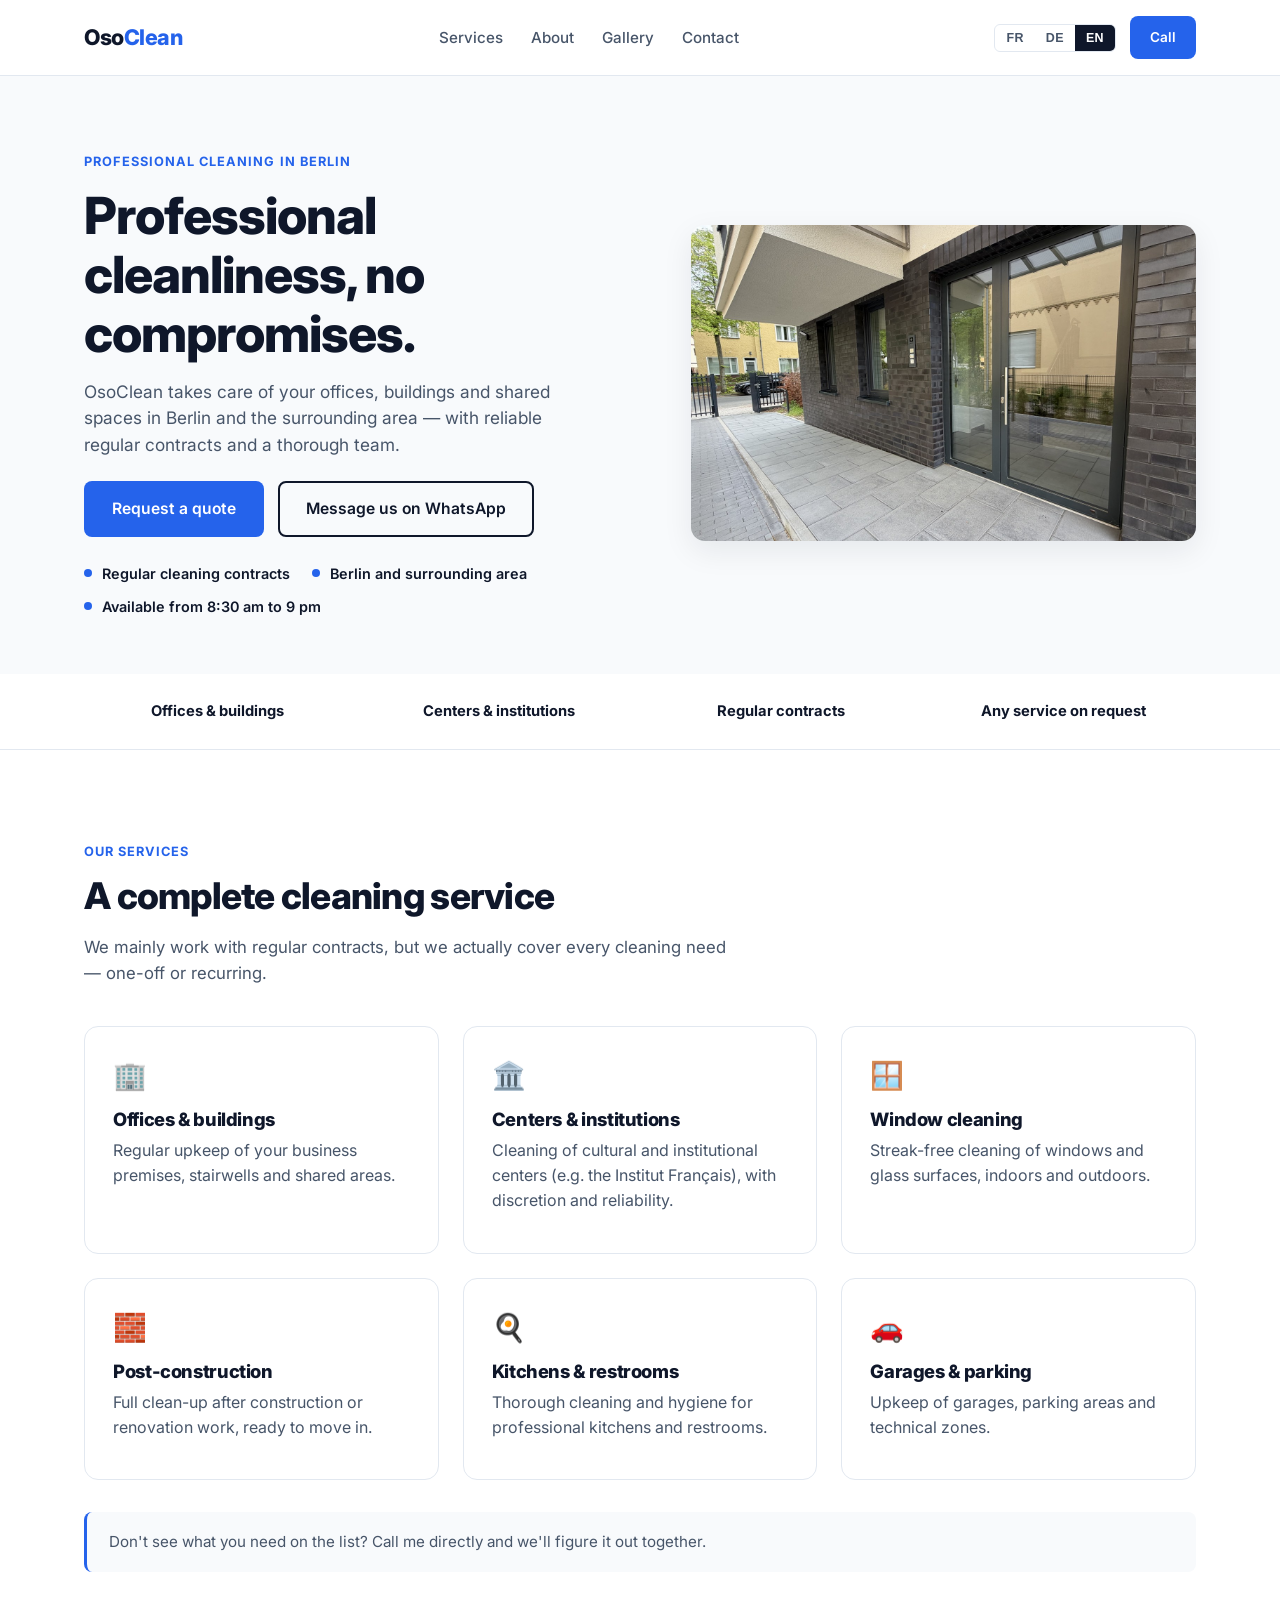
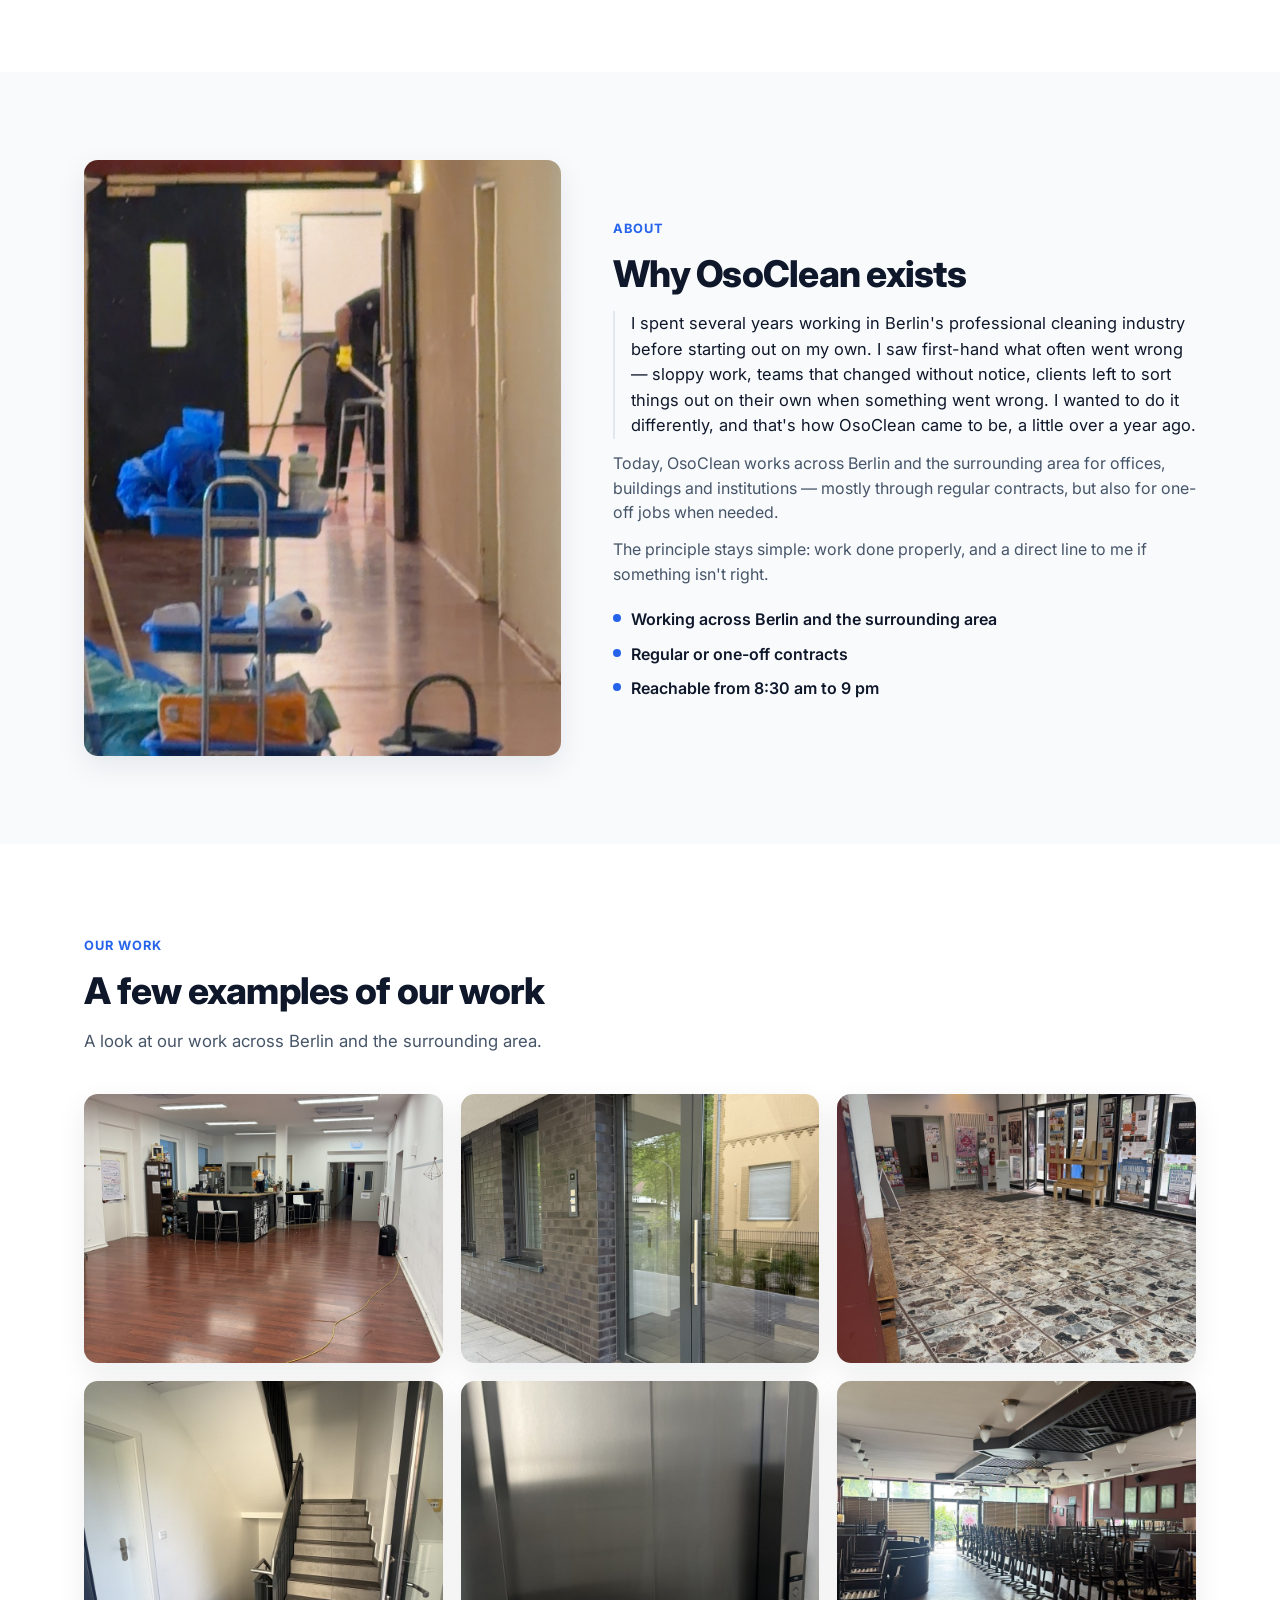
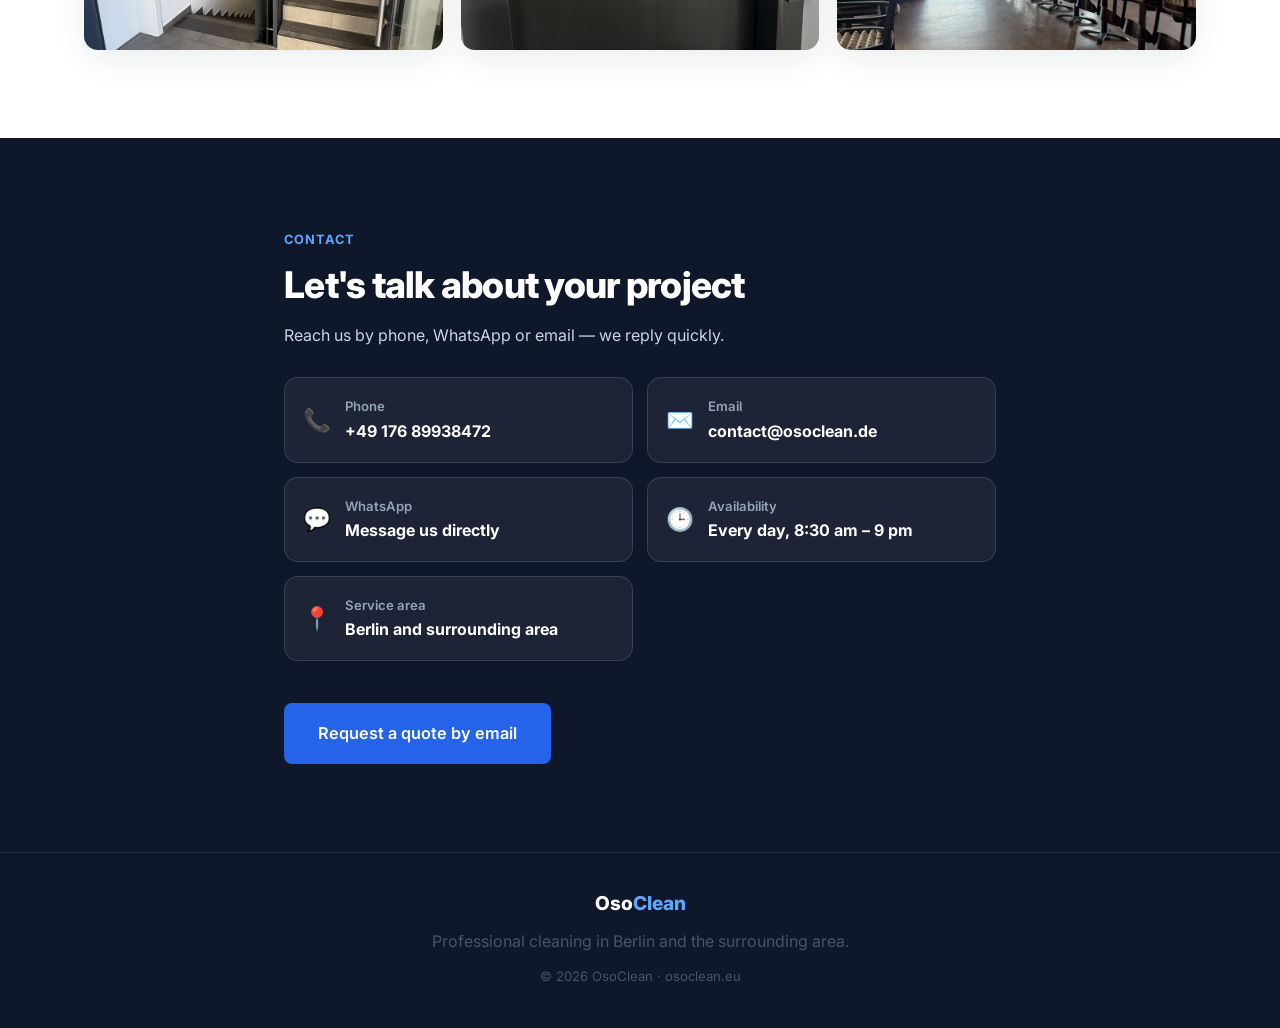
==== index.html @ 9edf663c "Add files via upload" ====
<!doctype html>
<html lang="fr">
<head>
<meta charset="UTF-8" />
<meta name="viewport" content="width=device-width, initial-scale=1.0" />
<title>OsoClean — Nettoyage professionnel à Berlin</title>
<meta name="description" content="OsoClean : nettoyage professionnel de bureaux, bâtiments et centres à Berlin et alentours. Contrats réguliers, vitres, après travaux, garages, cuisines." />
<link rel="icon" href="data:image/svg+xml,<svg xmlns=%22http://www.w3.org/2000/svg%22 viewBox=%220 0 100 100%22><rect width=%22100%22 height=%22100%22 rx=%2220%22 fill=%22%232563EB%22/><text x=%2250%22 y=%2266%22 font-size=%2255%22 text-anchor=%22middle%22 fill=%22white%22 font-family=%22Arial%22>O</text></svg>" />
<link rel="preconnect" href="https://fonts.googleapis.com">
<link rel="preconnect" href="https://fonts.gstatic.com" crossorigin>
<link href="https://fonts.googleapis.com/css2?family=Inter:wght@400;500;600;700;800&display=swap" rel="stylesheet">
<link rel="stylesheet" href="style.css" />
</head>
<body>

<header class="site-header">
  <div class="container header-inner">
    <a href="#top" class="logo">Oso<span>Clean</span></a>

    <nav class="main-nav" id="mainNav">
      <a href="#services" data-i18n="nav.services">Services</a>
      <a href="#about" data-i18n="nav.about">À propos</a>
      <a href="#gallery" data-i18n="nav.gallery">Galerie</a>
      <a href="#contact" data-i18n="nav.contact">Contact</a>
    </nav>

    <div class="header-actions">
      <div class="lang-switch" id="langSwitch">
        <button type="button" data-lang="fr" class="lang-btn">FR</button>
        <button type="button" data-lang="de" class="lang-btn">DE</button>
        <button type="button" data-lang="en" class="lang-btn">EN</button>
      </div>
      <a href="tel:+4917689938472" class="btn btn-primary btn-small header-cta" data-i18n="nav.call">Appeler</a>
      <button class="burger" id="burger" aria-label="Menu">
        <span></span><span></span><span></span>
      </button>
    </div>
  </div>
</header>

<main id="top">

  <!-- HERO -->
  <section class="hero">
    <div class="container hero-inner">
      <div class="hero-text">
        <p class="eyebrow" data-i18n="hero.eyebrow">Nettoyage professionnel à Berlin</p>
        <h1 data-i18n="hero.title">La propreté professionnelle, sans compromis.</h1>
        <p class="hero-sub" data-i18n="hero.sub">OsoClean entretient vos bureaux, bâtiments et espaces communs à Berlin et ses environs — avec des contrats réguliers fiables et une équipe soigneuse.</p>
        <div class="hero-actions">
          <a href="#contact" class="btn btn-primary" data-i18n="hero.cta1">Demander un devis</a>
          <a href="https://wa.me/4917689938472" target="_blank" rel="noopener" class="btn btn-outline" data-i18n="hero.cta2">Écrire sur WhatsApp</a>
        </div>
        <ul class="hero-points">
          <li data-i18n="hero.point1">Contrats d'entretien réguliers</li>
          <li data-i18n="hero.point2">Berlin et alentours</li>
          <li data-i18n="hero.point3">Disponible de 8h30 à 21h</li>
        </ul>
      </div>
      <div class="hero-media">
        <img src="hero.jpg" alt="Équipe OsoClean au travail" />
      </div>
    </div>
  </section>

  <!-- TRUST STRIP -->
  <section class="trust-strip">
    <div class="container trust-inner">
      <div class="trust-item">
        <strong data-i18n="trust.t1">Bureaux &amp; bâtiments</strong>
      </div>
      <div class="trust-item">
        <strong data-i18n="trust.t2">Centres &amp; institutions</strong>
      </div>
      <div class="trust-item">
        <strong data-i18n="trust.t3">Contrats réguliers</strong>
      </div>
      <div class="trust-item">
        <strong data-i18n="trust.t4">Toute prestation à la demande</strong>
      </div>
    </div>
  </section>

  <!-- SERVICES -->
  <section id="services" class="section">
    <div class="container">
      <p class="section-eyebrow" data-i18n="services.eyebrow">Nos services</p>
      <h2 data-i18n="services.title">Un service de nettoyage complet</h2>
      <p class="section-lead" data-i18n="services.lead">Nous intervenons principalement dans le cadre de contrats réguliers, mais nous couvrons en réalité tous les besoins de nettoyage — ponctuels ou récurrents.</p>

      <div class="services-grid">
        <div class="service-card">
          <div class="service-icon" aria-hidden="true">🏢</div>
          <h3 data-i18n="services.s1.title">Bureaux &amp; bâtiments</h3>
          <p data-i18n="services.s1.text">Entretien régulier de vos locaux professionnels, halls d'immeuble et espaces communs.</p>
        </div>
        <div class="service-card">
          <div class="service-icon" aria-hidden="true">🏛️</div>
          <h3 data-i18n="services.s2.title">Centres &amp; institutions</h3>
          <p data-i18n="services.s2.text">Nettoyage de centres culturels et institutionnels (par ex. l'Institut français), avec discrétion et fiabilité.</p>
        </div>
        <div class="service-card">
          <div class="service-icon" aria-hidden="true">🪟</div>
          <h3 data-i18n="services.s3.title">Vitres</h3>
          <p data-i18n="services.s3.text">Nettoyage de vitres et surfaces vitrées, sans traces, en intérieur comme en extérieur.</p>
        </div>
        <div class="service-card">
          <div class="service-icon" aria-hidden="true">🧱</div>
          <h3 data-i18n="services.s4.title">Après travaux</h3>
          <p data-i18n="services.s4.text">Remise en état complète après chantier ou rénovation, prêt à l'emploi.</p>
        </div>
        <div class="service-card">
          <div class="service-icon" aria-hidden="true">🍳</div>
          <h3 data-i18n="services.s5.title">Cuisines &amp; sanitaires</h3>
          <p data-i18n="services.s5.text">Nettoyage approfondi et hygiène des cuisines professionnelles et sanitaires.</p>
        </div>
        <div class="service-card">
          <div class="service-icon" aria-hidden="true">🚗</div>
          <h3 data-i18n="services.s6.title">Garages &amp; parkings</h3>
          <p data-i18n="services.s6.text">Entretien de garages, parkings et zones techniques.</p>
        </div>
      </div>

      <p class="services-note" data-i18n="services.note">Vous ne trouvez pas ce qu'il vous faut dans la liste ? Appelez-moi directement, on regarde ensemble ce qui est possible.</p>
    </div>
  </section>

  <!-- ABOUT -->
  <section id="about" class="section section-alt">
    <div class="container about-inner">
      <div class="about-media">
        <img src="about.jpg" alt="L'équipe OsoClean" />
      </div>
      <div class="about-text">
        <p class="section-eyebrow" data-i18n="about.eyebrow">À propos</p>
        <h2 data-i18n="about.title">Pourquoi j'ai lancé OsoClean</h2>
        <p class="about-story" data-i18n="about.story">J'ai passé plusieurs années dans le nettoyage professionnel à Berlin avant de me mettre à mon compte. J'y ai vu de près ce qui coince souvent : des prestations bâclées, des équipes qui changent sans prévenir, des clients livrés à eux-mêmes dès qu'un problème se pose. J'ai voulu faire autrement — c'est comme ça qu'OsoClean est né, il y a un peu plus d'un an.</p>
        <p data-i18n="about.text1">Aujourd'hui, OsoClean intervient à Berlin et alentours pour des bureaux, des bâtiments et des institutions — surtout dans le cadre de contrats réguliers, mais aussi ponctuellement selon les besoins.</p>
        <p data-i18n="about.text2">Le principe reste simple : un travail fait sérieusement, et un contact direct avec moi si quelque chose ne va pas.</p>
        <ul class="about-list">
          <li data-i18n="about.l1">Interventions à Berlin et alentours</li>
          <li data-i18n="about.l2">Contrats réguliers ou ponctuels</li>
          <li data-i18n="about.l3">Joignable de 8h30 à 21h</li>
        </ul>
      </div>
    </div>
  </section>

  <!-- GALLERY -->
  <section id="gallery" class="section">
    <div class="container">
      <p class="section-eyebrow" data-i18n="gallery.eyebrow">Nos réalisations</p>
      <h2 data-i18n="gallery.title">Quelques exemples de notre travail</h2>
      <p class="section-lead" data-i18n="gallery.lead">Un aperçu de nos interventions à Berlin et alentours.</p>

      <div class="gallery-grid">
        <div class="gallery-item"><img src="gallery-1.jpg" alt="Nettoyage de bureaux" /></div>
        <div class="gallery-item"><img src="gallery-2.jpg" alt="Vitres impeccables" /></div>
        <div class="gallery-item"><img src="gallery-3.jpg" alt="Centres et institutions" /></div>
        <div class="gallery-item"><img src="gallery-4.jpg" alt="Espaces communs" /></div>
        <div class="gallery-item"><img src="gallery-5.jpg" alt="Surfaces impeccables" /></div>
        <div class="gallery-item"><img src="gallery-6.jpg" alt="Grands espaces entretenus" /></div>
      </div>
    </div>
  </section>

  <!-- CONTACT -->
  <section id="contact" class="section section-dark">
    <div class="container contact-inner">
      <div class="contact-text">
        <p class="section-eyebrow" data-i18n="contact.eyebrow">Contact</p>
        <h2 data-i18n="contact.title">Parlons de votre projet</h2>
        <p data-i18n="contact.lead">Contactez-nous par téléphone, WhatsApp ou email — nous répondons rapidement.</p>

        <div class="contact-cards">
          <a class="contact-card" href="tel:+4917689938472">
            <span class="contact-icon" aria-hidden="true">📞</span>
            <span>
              <strong data-i18n="contact.phoneLabel">Téléphone</strong>
              <span class="contact-value">+49 176 89938472</span>
            </span>
          </a>
          <a class="contact-card" href="mailto:contact@osoclean.de">
            <span class="contact-icon" aria-hidden="true">✉️</span>
            <span>
              <strong data-i18n="contact.emailLabel">Email</strong>
              <span class="contact-value">contact@osoclean.de</span>
            </span>
          </a>
          <a class="contact-card" href="https://wa.me/4917689938472" target="_blank" rel="noopener">
            <span class="contact-icon" aria-hidden="true">💬</span>
            <span>
              <strong>WhatsApp</strong>
              <span class="contact-value" data-i18n="contact.whatsappValue">Écrivez-nous directement</span>
            </span>
          </a>
          <div class="contact-card contact-card-static">
            <span class="contact-icon" aria-hidden="true">🕒</span>
            <span>
              <strong data-i18n="contact.hoursLabel">Disponibilité</strong>
              <span class="contact-value" data-i18n="contact.hoursValue">Tous les jours, 8h30 – 21h</span>
            </span>
          </div>
          <div class="contact-card contact-card-static">
            <span class="contact-icon" aria-hidden="true">📍</span>
            <span>
              <strong data-i18n="contact.zoneLabel">Zone d'intervention</strong>
              <span class="contact-value" data-i18n="contact.zoneValue">Berlin et alentours</span>
            </span>
          </div>
        </div>

        <a href="mailto:contact@osoclean.de?subject=Demande%20de%20devis%20OsoClean" class="btn btn-primary btn-large" data-i18n="contact.cta">Demander un devis par email</a>
      </div>
    </div>
  </section>

</main>

<footer class="site-footer">
  <div class="container footer-inner">
    <div class="footer-logo">Oso<span>Clean</span></div>
    <p data-i18n="footer.text">Nettoyage professionnel à Berlin et alentours.</p>
    <p class="footer-copy">© <span id="year"></span> OsoClean · osoclean.eu</p>
  </div>
</footer>

<script src="i18n.js"></script>
<script src="script.js"></script>
</body>
</html>
---- style.css ----
/* ===========================
   OsoClean — styles
   Palette : noir/blanc + accent bleu
=========================== */

:root {
  --ink: #0F172A;
  --ink-soft: #475569;
  --line: #E2E8F0;
  --bg: #FFFFFF;
  --bg-alt: #F8FAFC;
  --bg-dark: #0F172A;
  --accent: #2563EB;
  --accent-dark: #1D4ED8;
  --white: #FFFFFF;
  --radius: 14px;
  --shadow: 0 10px 30px rgba(15, 23, 42, 0.08);
  --max-width: 1160px;
  --font: 'Inter', -apple-system, BlinkMacSystemFont, 'Segoe UI', Roboto, sans-serif;
}

* { box-sizing: border-box; }

html { scroll-behavior: smooth; }

body {
  margin: 0;
  font-family: var(--font);
  color: var(--ink);
  background: var(--bg);
  line-height: 1.55;
  -webkit-font-smoothing: antialiased;
}

img { max-width: 100%; display: block; }

a { color: inherit; text-decoration: none; }

.container {
  max-width: var(--max-width);
  margin: 0 auto;
  padding: 0 24px;
}

h1, h2, h3 { font-weight: 800; line-height: 1.15; margin: 0 0 16px; letter-spacing: -0.02em; }
h1 { font-size: clamp(2.1rem, 4vw, 3.4rem); }
h2 { font-size: clamp(1.6rem, 3vw, 2.3rem); }
h3 { font-size: 1.15rem; margin-bottom: 8px; }
p { margin: 0 0 12px; color: var(--ink-soft); }

/* ---------- Buttons ---------- */
.btn {
  display: inline-flex;
  align-items: center;
  justify-content: center;
  gap: 8px;
  padding: 14px 26px;
  border-radius: 8px;
  font-weight: 600;
  font-size: 0.98rem;
  border: 2px solid transparent;
  transition: transform .15s ease, background .2s ease, border-color .2s ease, color .2s ease;
  cursor: pointer;
}
.btn:hover { transform: translateY(-2px); }
.btn-primary { background: var(--accent); color: var(--white); }
.btn-primary:hover { background: var(--accent-dark); }
.btn-outline { border-color: var(--ink); color: var(--ink); }
.btn-outline:hover { background: var(--ink); color: var(--white); }
.btn-small { padding: 9px 18px; font-size: 0.85rem; }
.btn-large { padding: 16px 32px; font-size: 1.02rem; margin-top: 8px; }

/* ---------- Header ---------- */
.site-header {
  position: sticky;
  top: 0;
  z-index: 50;
  background: rgba(255,255,255,0.92);
  backdrop-filter: blur(10px);
  border-bottom: 1px solid var(--line);
}
.header-inner {
  display: flex;
  align-items: center;
  justify-content: space-between;
  padding-top: 16px;
  padding-bottom: 16px;
}
.logo {
  font-weight: 800;
  font-size: 1.35rem;
  letter-spacing: -0.02em;
  color: var(--ink);
}
.logo span { color: var(--accent); }

.main-nav { display: flex; gap: 28px; }
.main-nav a { font-weight: 500; font-size: 0.95rem; color: var(--ink-soft); }
.main-nav a:hover { color: var(--ink); }

.header-actions { display: flex; align-items: center; gap: 14px; }

.lang-switch { display: flex; border: 1px solid var(--line); border-radius: 6px; overflow: hidden; }
.lang-btn {
  border: none;
  background: transparent;
  padding: 6px 11px;
  font-size: 0.78rem;
  font-weight: 700;
  letter-spacing: 0.03em;
  color: var(--ink-soft);
  cursor: pointer;
  transition: background .2s ease, color .2s ease;
}
.lang-btn.active { background: var(--ink); color: var(--white); }

.header-cta { display: inline-flex; }

.burger {
  display: none;
  flex-direction: column;
  justify-content: center;
  gap: 5px;
  width: 34px; height: 34px;
  background: none; border: none; cursor: pointer;
}
.burger span { width: 100%; height: 2px; background: var(--ink); border-radius: 2px; }

/* ---------- Hero ---------- */
.hero { padding: 72px 0 56px; background: var(--bg-alt); }
.hero-inner {
  display: grid;
  grid-template-columns: 1.05fr 0.95fr;
  gap: 48px;
  align-items: center;
}
.eyebrow, .section-eyebrow {
  display: inline-block;
  font-size: 0.8rem;
  font-weight: 700;
  letter-spacing: 0.08em;
  text-transform: uppercase;
  color: var(--accent);
  margin-bottom: 14px;
}
.hero-sub { font-size: 1.08rem; max-width: 46ch; }
.hero-actions { display: flex; flex-wrap: wrap; gap: 14px; margin: 22px 0 26px; }
.hero-points { list-style: none; padding: 0; margin: 0; display: flex; flex-wrap: wrap; gap: 10px 22px; }
.hero-points li {
  font-size: 0.9rem;
  font-weight: 600;
  color: var(--ink);
  position: relative;
  padding-left: 18px;
}
.hero-points li::before {
  content: "";
  position: absolute;
  left: 0; top: 6px;
  width: 8px; height: 8px;
  background: var(--accent);
  border-radius: 50%;
}
.hero-media img {
  border-radius: var(--radius);
  box-shadow: var(--shadow);
  width: 100%;
  aspect-ratio: 16/10;
  object-fit: cover;
}

/* ---------- Trust strip ---------- */
.trust-strip { border-bottom: 1px solid var(--line); }
.trust-inner {
  display: grid;
  grid-template-columns: repeat(4, 1fr);
  gap: 16px;
  padding: 26px 24px;
}
.trust-item { text-align: center; font-size: 0.92rem; color: var(--ink-soft); }
.trust-item strong { color: var(--ink); font-weight: 700; }

/* ---------- Sections ---------- */
.section { padding: 88px 0; }
.section-alt { background: var(--bg-alt); }
.section-lead { max-width: 60ch; font-size: 1.05rem; }

/* ---------- Services ---------- */
.services-grid {
  display: grid;
  grid-template-columns: repeat(3, 1fr);
  gap: 24px;
  margin-top: 40px;
}
.service-card {
  background: var(--white);
  border: 1px solid var(--line);
  border-radius: var(--radius);
  padding: 28px;
  transition: transform .2s ease, box-shadow .2s ease;
}
.service-card:hover { transform: translateY(-4px); box-shadow: var(--shadow); }
.service-icon { font-size: 1.7rem; margin-bottom: 12px; }
.services-note {
  margin-top: 32px;
  padding: 18px 22px;
  background: var(--bg-alt);
  border-left: 3px solid var(--accent);
  border-radius: 8px;
  font-size: 0.95rem;
}

/* ---------- About ---------- */
.about-inner {
  display: grid;
  grid-template-columns: 0.9fr 1.1fr;
  gap: 52px;
  align-items: center;
}
.about-media img {
  border-radius: var(--radius);
  box-shadow: var(--shadow);
  aspect-ratio: 4/5;
  object-fit: cover;
  width: 100%;
}
.about-list { list-style: none; padding: 0; margin: 20px 0 0; display: flex; flex-direction: column; gap: 10px; }
.about-list li {
  font-weight: 600;
  color: var(--ink);
  position: relative;
  padding-left: 18px;
}
.about-list li::before {
  content: "";
  position: absolute;
  left: 0; top: 7px;
  width: 8px; height: 8px;
  background: var(--accent);
  border-radius: 50%;
}
.about-story {
  padding-left: 16px;
  border-left: 2px solid var(--line);
  font-size: 1.03rem;
  color: var(--ink);
}

/* ---------- Gallery ---------- */
.gallery-grid {
  display: grid;
  grid-template-columns: repeat(3, 1fr);
  gap: 18px;
  margin-top: 40px;
}
.gallery-item {
  border-radius: var(--radius);
  overflow: hidden;
  box-shadow: var(--shadow);
}
.gallery-item img { aspect-ratio: 4/3; object-fit: cover; transition: transform .3s ease; }
.gallery-item:hover img { transform: scale(1.05); }

/* ---------- Contact ---------- */
.section-dark { background: var(--bg-dark); color: var(--white); }
.section-dark p { color: #CBD5E1; }
.section-dark .section-eyebrow { color: #60A5FA; }
.section-dark h2 { color: var(--white); }
.contact-inner { max-width: 760px; }
.contact-cards {
  display: grid;
  grid-template-columns: repeat(2, 1fr);
  gap: 14px;
  margin: 30px 0 34px;
}
.contact-card {
  display: flex;
  align-items: center;
  gap: 14px;
  background: rgba(255,255,255,0.06);
  border: 1px solid rgba(255,255,255,0.12);
  border-radius: var(--radius);
  padding: 18px;
  transition: background .2s ease, transform .2s ease;
}
a.contact-card:hover { background: rgba(255,255,255,0.12); transform: translateY(-2px); }
.contact-icon { font-size: 1.4rem; }
.contact-card strong { display: block; font-size: 0.82rem; color: #94A3B8; font-weight: 600; margin-bottom: 2px; }
.contact-value { font-size: 1rem; font-weight: 700; color: var(--white); }

/* ---------- Footer ---------- */
.site-footer { background: var(--bg-dark); color: #94A3B8; padding: 36px 0 30px; border-top: 1px solid rgba(255,255,255,0.08); }
.footer-inner { text-align: center; }
.footer-logo { font-weight: 800; font-size: 1.2rem; color: var(--white); margin-bottom: 10px; }
.footer-logo span { color: #60A5FA; }
.footer-copy { font-size: 0.82rem; margin-top: 6px; }

/* ---------- Responsive ---------- */
@media (max-width: 900px) {
  .hero-inner, .about-inner { grid-template-columns: 1fr; }
  .about-media { order: -1; }
  .services-grid { grid-template-columns: repeat(2, 1fr); }
  .trust-inner { grid-template-columns: repeat(2, 1fr); }
  .contact-cards { grid-template-columns: 1fr; }
}

@media (max-width: 720px) {
  .main-nav { display: none; }
  .burger { display: flex; }
  .header-cta { display: none; }
  .services-grid { grid-template-columns: 1fr; }
  .gallery-grid { grid-template-columns: repeat(2, 1fr); }
  .section { padding: 60px 0; }
  .hero { padding: 48px 0 40px; }
}

/* Mobile nav (open state) */
.main-nav.open {
  display: flex;
  flex-direction: column;
  position: absolute;
  top: 100%;
  left: 0;
  right: 0;
  background: var(--white);
  border-bottom: 1px solid var(--line);
  padding: 20px 24px;
  gap: 16px;
}
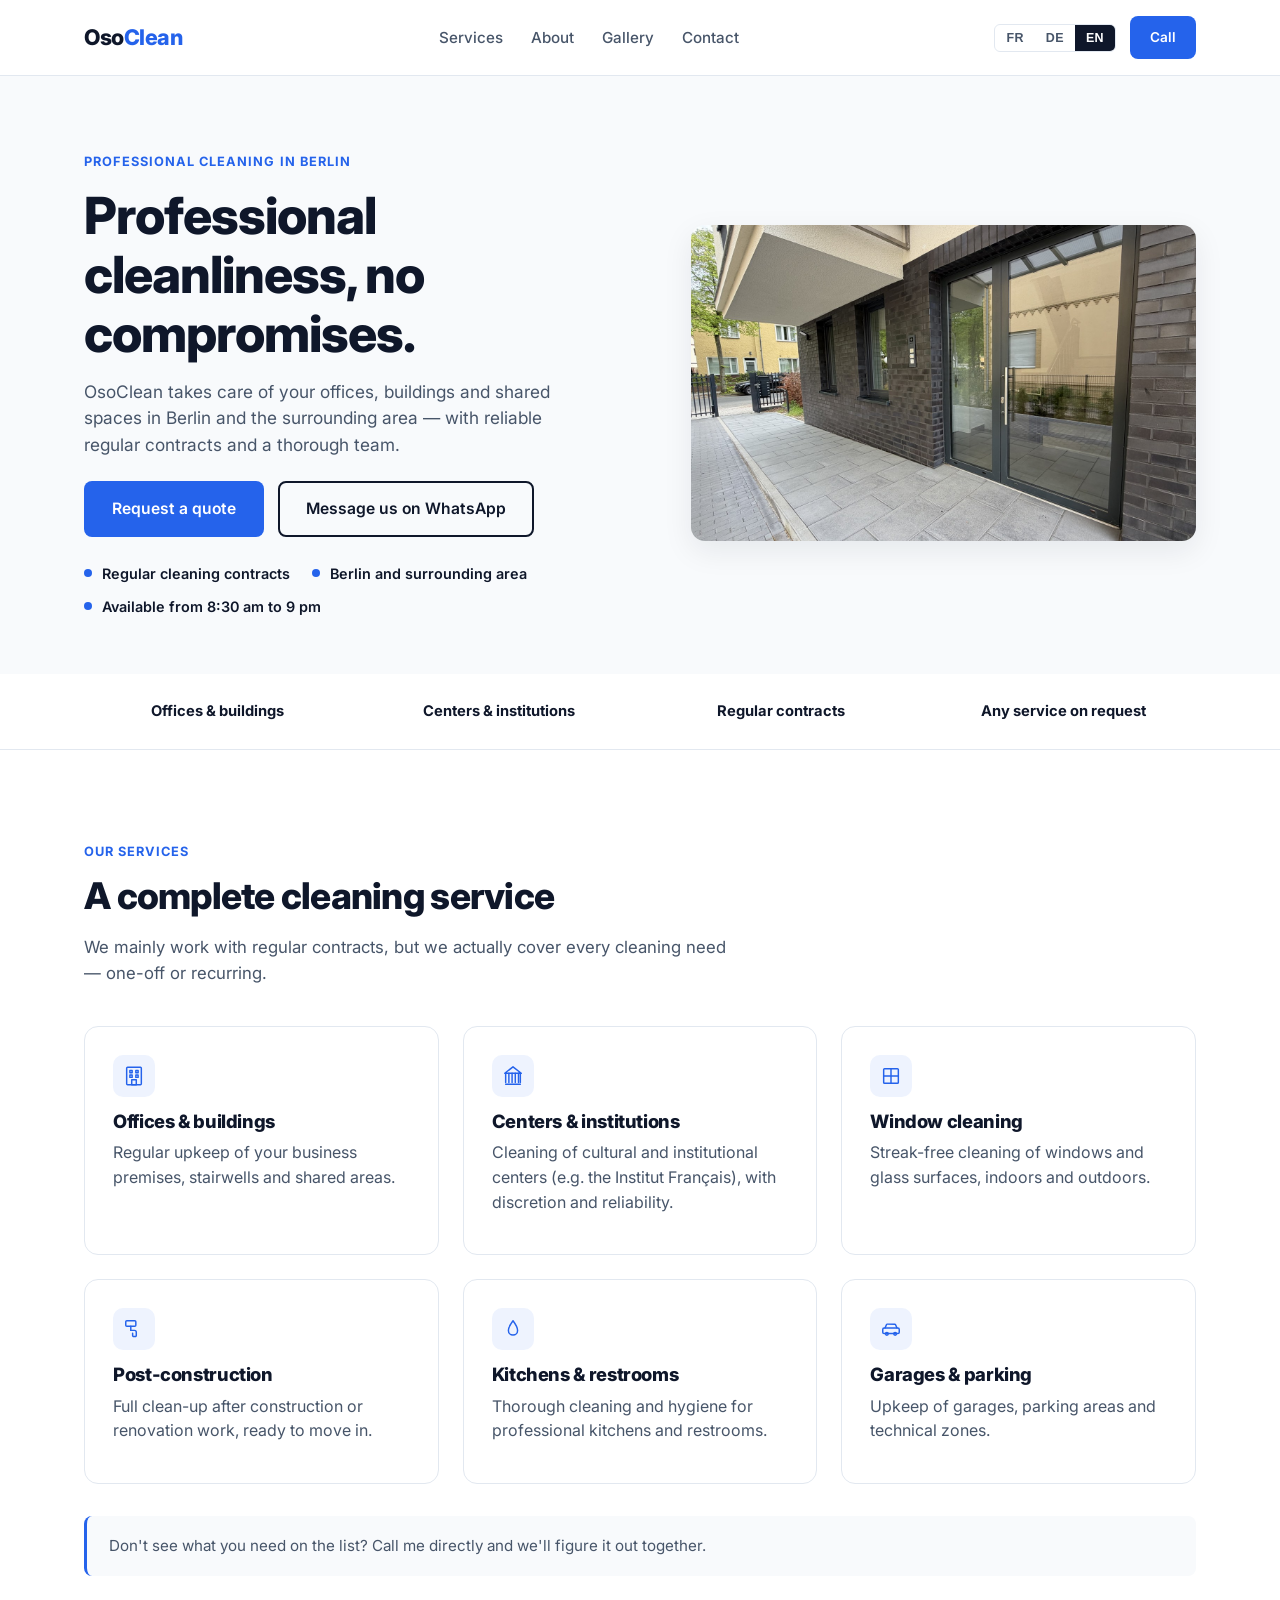
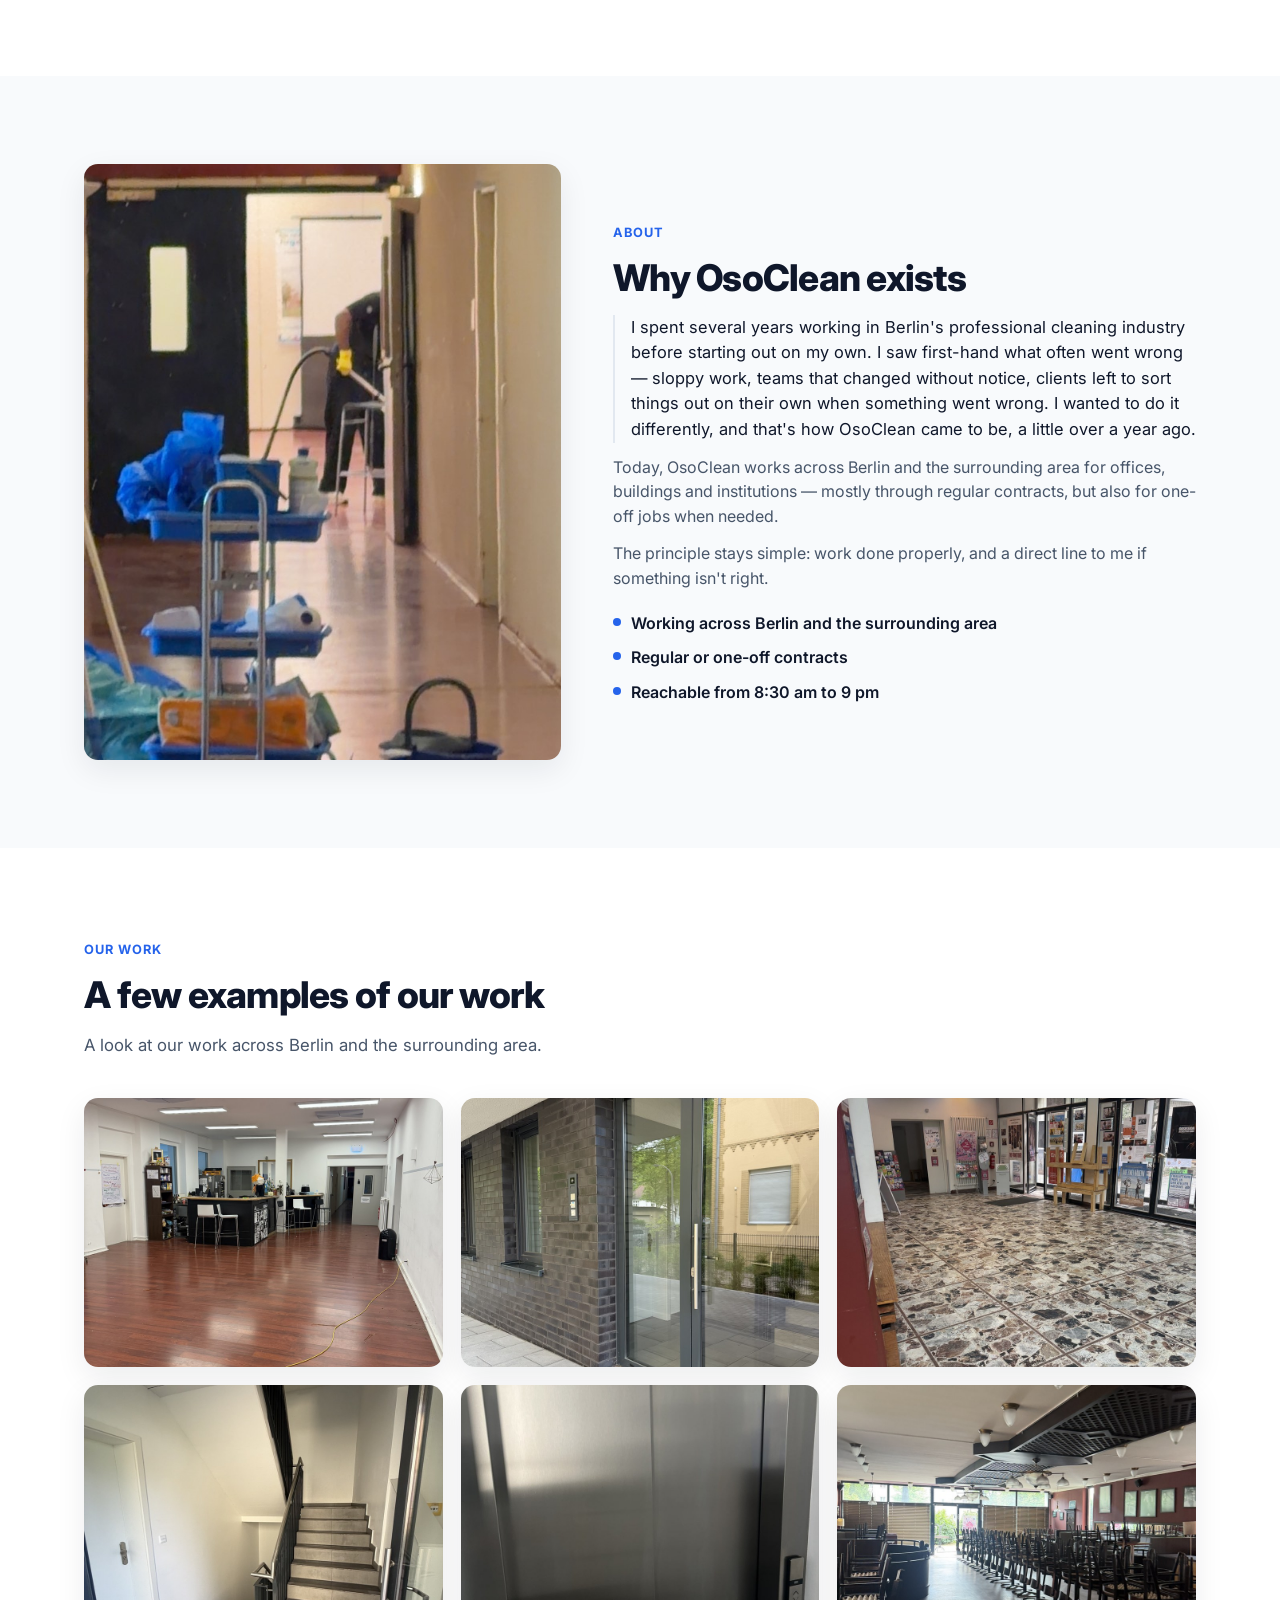
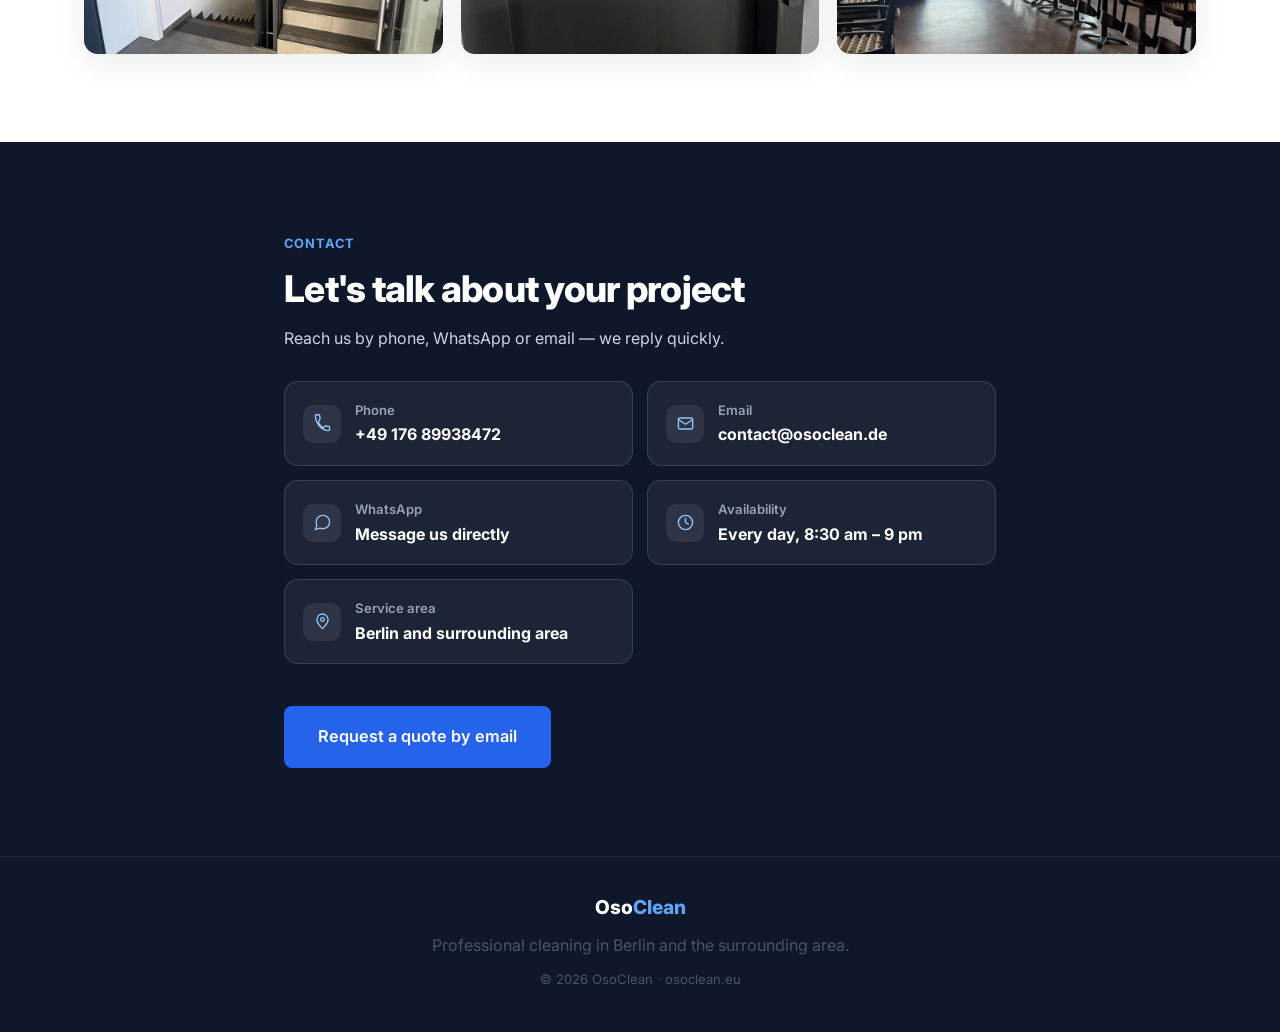
==== commit 69e83663: "Add files via upload" ====
--- a/index.html
+++ b/index.html
@@ -90,32 +90,32 @@
 
       <div class="services-grid">
         <div class="service-card">
-          <div class="service-icon" aria-hidden="true">🏢</div>
+          <div class="service-icon" aria-hidden="true"><svg viewBox="0 0 24 24" fill="none" stroke-width="1.6" stroke-linecap="round" stroke-linejoin="round"><rect x="4" y="2.5" width="16" height="19" rx="1"/><rect x="7.5" y="6" width="2.5" height="2.5"/><rect x="14" y="6" width="2.5" height="2.5"/><rect x="7.5" y="11" width="2.5" height="2.5"/><rect x="14" y="11" width="2.5" height="2.5"/><rect x="9.5" y="16" width="5" height="5.5"/></svg></div>
           <h3 data-i18n="services.s1.title">Bureaux &amp; bâtiments</h3>
           <p data-i18n="services.s1.text">Entretien régulier de vos locaux professionnels, halls d'immeuble et espaces communs.</p>
         </div>
         <div class="service-card">
-          <div class="service-icon" aria-hidden="true">🏛️</div>
+          <div class="service-icon" aria-hidden="true"><svg viewBox="0 0 24 24" fill="none" stroke-width="1.6" stroke-linecap="round" stroke-linejoin="round"><polygon points="12,2 21,9 3,9"/><line x1="4" y1="21" x2="20" y2="21"/><line x1="4" y1="9" x2="4" y2="19"/><line x1="20" y1="9" x2="20" y2="19"/><line x1="7.5" y1="9" x2="7.5" y2="19"/><line x1="11" y1="9" x2="11" y2="19"/><line x1="14.5" y1="9" x2="14.5" y2="19"/><line x1="18" y1="9" x2="18" y2="19"/></svg></div>
           <h3 data-i18n="services.s2.title">Centres &amp; institutions</h3>
           <p data-i18n="services.s2.text">Nettoyage de centres culturels et institutionnels (par ex. l'Institut français), avec discrétion et fiabilité.</p>
         </div>
         <div class="service-card">
-          <div class="service-icon" aria-hidden="true">🪟</div>
+          <div class="service-icon" aria-hidden="true"><svg viewBox="0 0 24 24" fill="none" stroke-width="1.6" stroke-linecap="round" stroke-linejoin="round"><rect x="4" y="4" width="16" height="16" rx="1"/><line x1="12" y1="4" x2="12" y2="20"/><line x1="4" y1="12" x2="20" y2="12"/></svg></div>
           <h3 data-i18n="services.s3.title">Vitres</h3>
           <p data-i18n="services.s3.text">Nettoyage de vitres et surfaces vitrées, sans traces, en intérieur comme en extérieur.</p>
         </div>
         <div class="service-card">
-          <div class="service-icon" aria-hidden="true">🧱</div>
+          <div class="service-icon" aria-hidden="true"><svg viewBox="0 0 24 24" fill="none" stroke-width="1.6" stroke-linecap="round" stroke-linejoin="round"><rect x="3" y="3" width="11" height="6" rx="1.2"/><line x1="8.5" y1="9" x2="8.5" y2="13.5"/><path d="M8.5 13.5h4a2 2 0 0 1 2 2V19a1.2 1.2 0 0 1-1.2 1.2h-1.6A1.2 1.2 0 0 1 10.5 19v-2.5"/></svg></div>
           <h3 data-i18n="services.s4.title">Après travaux</h3>
           <p data-i18n="services.s4.text">Remise en état complète après chantier ou rénovation, prêt à l'emploi.</p>
         </div>
         <div class="service-card">
-          <div class="service-icon" aria-hidden="true">🍳</div>
+          <div class="service-icon" aria-hidden="true"><svg viewBox="0 0 24 24" fill="none" stroke-width="1.6" stroke-linecap="round" stroke-linejoin="round"><path d="M12 3c0 0-5 6.7-5 10.6a5 5 0 0 0 10 0C17 9.7 12 3 12 3z"/></svg></div>
           <h3 data-i18n="services.s5.title">Cuisines &amp; sanitaires</h3>
           <p data-i18n="services.s5.text">Nettoyage approfondi et hygiène des cuisines professionnelles et sanitaires.</p>
         </div>
         <div class="service-card">
-          <div class="service-icon" aria-hidden="true">🚗</div>
+          <div class="service-icon" aria-hidden="true"><svg viewBox="0 0 24 24" fill="none" stroke-width="1.6" stroke-linecap="round" stroke-linejoin="round"><path d="M5.5 11 7 7.3a1 1 0 0 1 .9-.6h8.2a1 1 0 0 1 .9.6L18.5 11"/><rect x="3" y="11" width="18" height="6" rx="1.5"/><circle cx="7.5" cy="17.3" r="1.5"/><circle cx="16.5" cy="17.3" r="1.5"/></svg></div>
           <h3 data-i18n="services.s6.title">Garages &amp; parkings</h3>
           <p data-i18n="services.s6.text">Entretien de garages, parkings et zones techniques.</p>
         </div>
@@ -174,35 +174,35 @@
 
         <div class="contact-cards">
           <a class="contact-card" href="tel:+4917689938472">
-            <span class="contact-icon" aria-hidden="true">📞</span>
+            <span class="contact-icon" aria-hidden="true"><svg viewBox="0 0 24 24" fill="none" stroke-width="1.7" stroke-linecap="round" stroke-linejoin="round"><path d="M6.6 10.8c1.4 2.8 3.8 5.2 6.6 6.6l2.2-2.2c.3-.3.7-.4 1-.2 1.1.4 2.3.6 3.5.6.6 0 1 .4 1 1V20c0 .6-.4 1-1 1C11.6 21 3 12.4 3 2c0-.6.4-1 1-1h3.4c.6 0 1 .4 1 1 0 1.2.2 2.4.6 3.5.1.4 0 .8-.2 1L6.6 10.8Z"/></svg></span>
             <span>
               <strong data-i18n="contact.phoneLabel">Téléphone</strong>
               <span class="contact-value">+49 176 89938472</span>
             </span>
           </a>
           <a class="contact-card" href="mailto:contact@osoclean.de">
-            <span class="contact-icon" aria-hidden="true">✉️</span>
+            <span class="contact-icon" aria-hidden="true"><svg viewBox="0 0 24 24" fill="none" stroke-width="1.7" stroke-linecap="round" stroke-linejoin="round"><rect x="3" y="5" width="18" height="14" rx="2"/><path d="M3 7l9 6 9-6"/></svg></span>
             <span>
               <strong data-i18n="contact.emailLabel">Email</strong>
               <span class="contact-value">contact@osoclean.de</span>
             </span>
           </a>
           <a class="contact-card" href="https://wa.me/4917689938472" target="_blank" rel="noopener">
-            <span class="contact-icon" aria-hidden="true">💬</span>
+            <span class="contact-icon" aria-hidden="true"><svg viewBox="0 0 24 24" fill="none" stroke-width="1.7" stroke-linecap="round" stroke-linejoin="round"><path d="M21 11.5a8.4 8.4 0 0 1-8.4 8.4 8.3 8.3 0 0 1-3.8-.9L3 21l1.9-5.7a8.3 8.3 0 0 1-.9-3.8A8.4 8.4 0 0 1 12.5 3a8.5 8.5 0 0 1 8.5 8.5z"/></svg></span>
             <span>
               <strong>WhatsApp</strong>
               <span class="contact-value" data-i18n="contact.whatsappValue">Écrivez-nous directement</span>
             </span>
           </a>
           <div class="contact-card contact-card-static">
-            <span class="contact-icon" aria-hidden="true">🕒</span>
+            <span class="contact-icon" aria-hidden="true"><svg viewBox="0 0 24 24" fill="none" stroke-width="1.7" stroke-linecap="round" stroke-linejoin="round"><circle cx="12" cy="12" r="9"/><polyline points="12 7 12 12 15.5 14"/></svg></span>
             <span>
               <strong data-i18n="contact.hoursLabel">Disponibilité</strong>
               <span class="contact-value" data-i18n="contact.hoursValue">Tous les jours, 8h30 – 21h</span>
             </span>
           </div>
           <div class="contact-card contact-card-static">
-            <span class="contact-icon" aria-hidden="true">📍</span>
+            <span class="contact-icon" aria-hidden="true"><svg viewBox="0 0 24 24" fill="none" stroke-width="1.7" stroke-linecap="round" stroke-linejoin="round"><path d="M12 21s-7-6.5-7-11.5a7 7 0 0 1 14 0C19 14.5 12 21 12 21z"/><circle cx="12" cy="9.5" r="2.3"/></svg></span>
             <span>
               <strong data-i18n="contact.zoneLabel">Zone d'intervention</strong>
               <span class="contact-value" data-i18n="contact.zoneValue">Berlin et alentours</span>
--- a/style.css
+++ b/style.css
@@ -200,7 +200,17 @@
   transition: transform .2s ease, box-shadow .2s ease;
 }
 .service-card:hover { transform: translateY(-4px); box-shadow: var(--shadow); }
-.service-icon { font-size: 1.7rem; margin-bottom: 12px; }
+.service-icon {
+  width: 42px;
+  height: 42px;
+  border-radius: 10px;
+  background: rgba(37, 99, 235, 0.08);
+  display: flex;
+  align-items: center;
+  justify-content: center;
+  margin-bottom: 14px;
+}
+.service-icon svg { width: 22px; height: 22px; stroke: var(--accent); }
 .services-note {
   margin-top: 32px;
   padding: 18px 22px;
@@ -284,7 +294,17 @@
   transition: background .2s ease, transform .2s ease;
 }
 a.contact-card:hover { background: rgba(255,255,255,0.12); transform: translateY(-2px); }
-.contact-icon { font-size: 1.4rem; }
+.contact-icon {
+  width: 38px;
+  height: 38px;
+  min-width: 38px;
+  border-radius: 10px;
+  background: rgba(255,255,255,0.08);
+  display: flex;
+  align-items: center;
+  justify-content: center;
+}
+.contact-icon svg { width: 19px; height: 19px; stroke: #93C5FD; }
 .contact-card strong { display: block; font-size: 0.82rem; color: #94A3B8; font-weight: 600; margin-bottom: 2px; }
 .contact-value { font-size: 1rem; font-weight: 700; color: var(--white); }
 
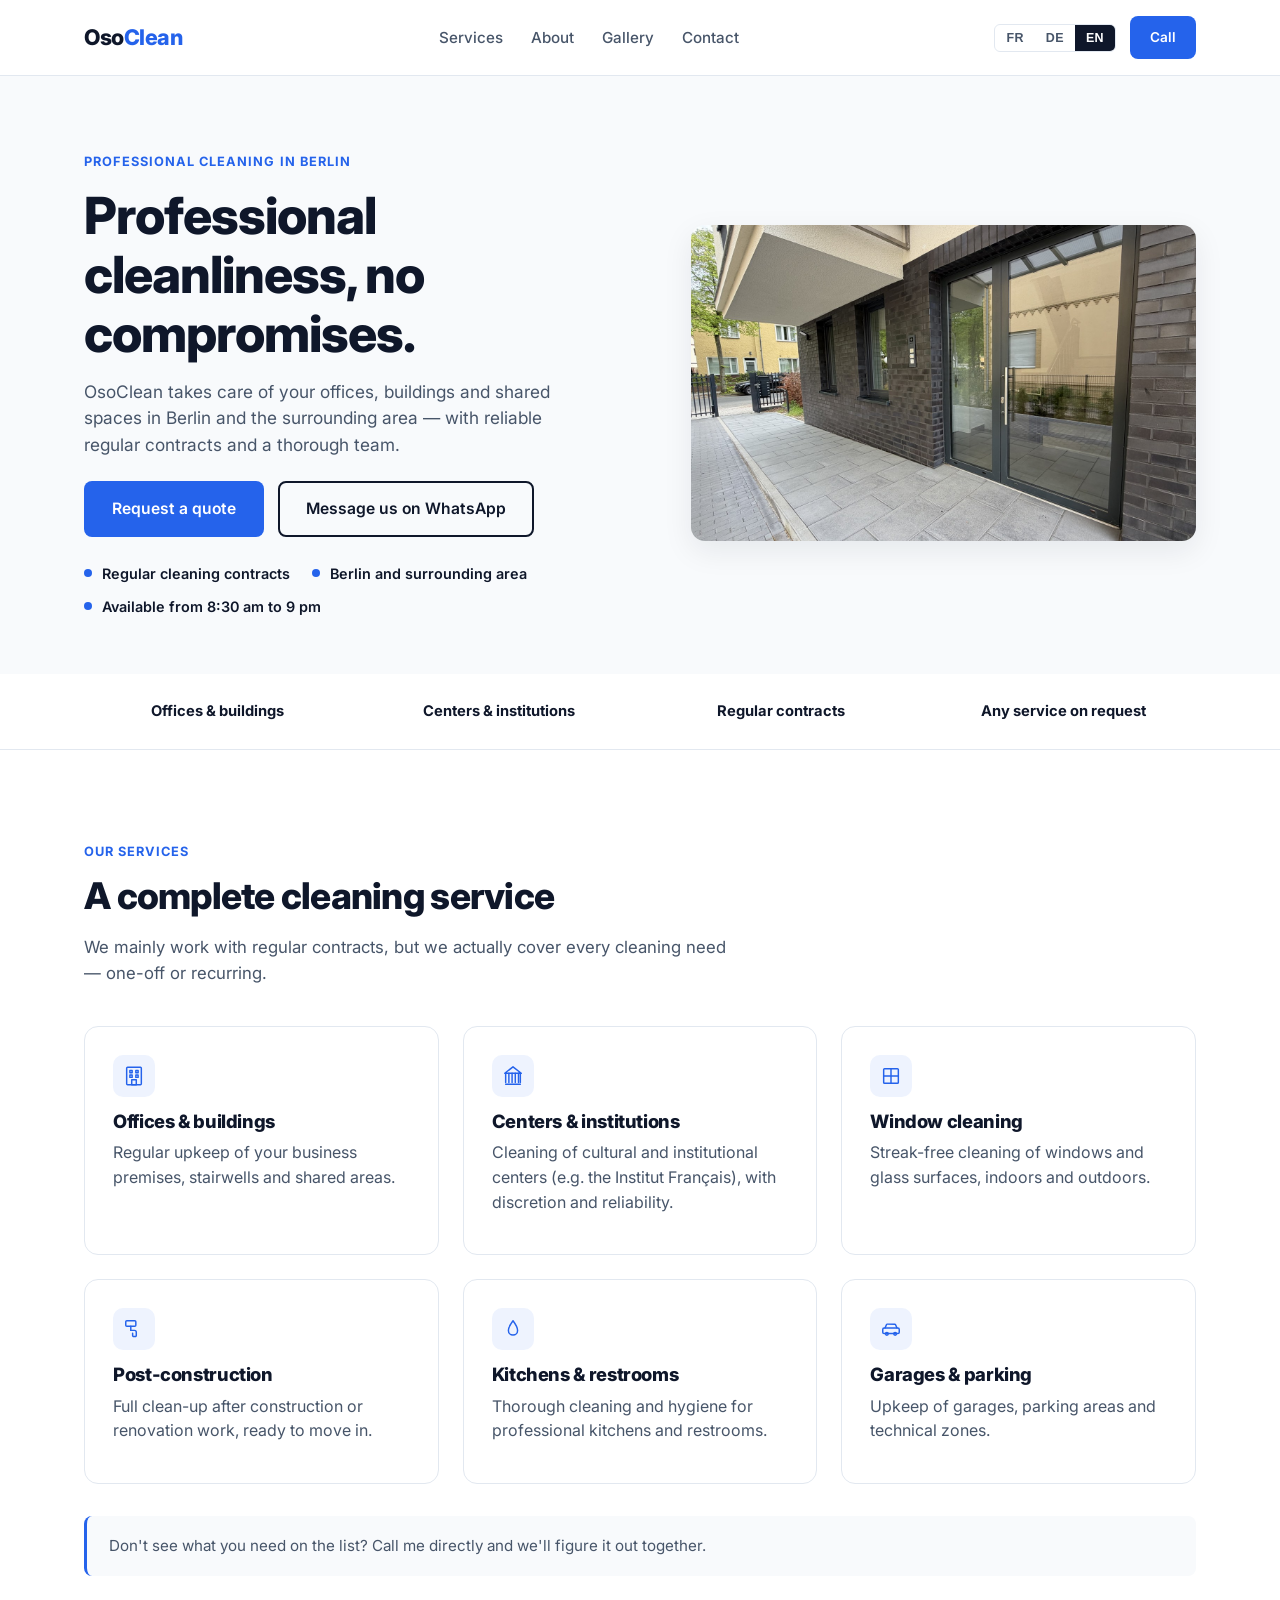
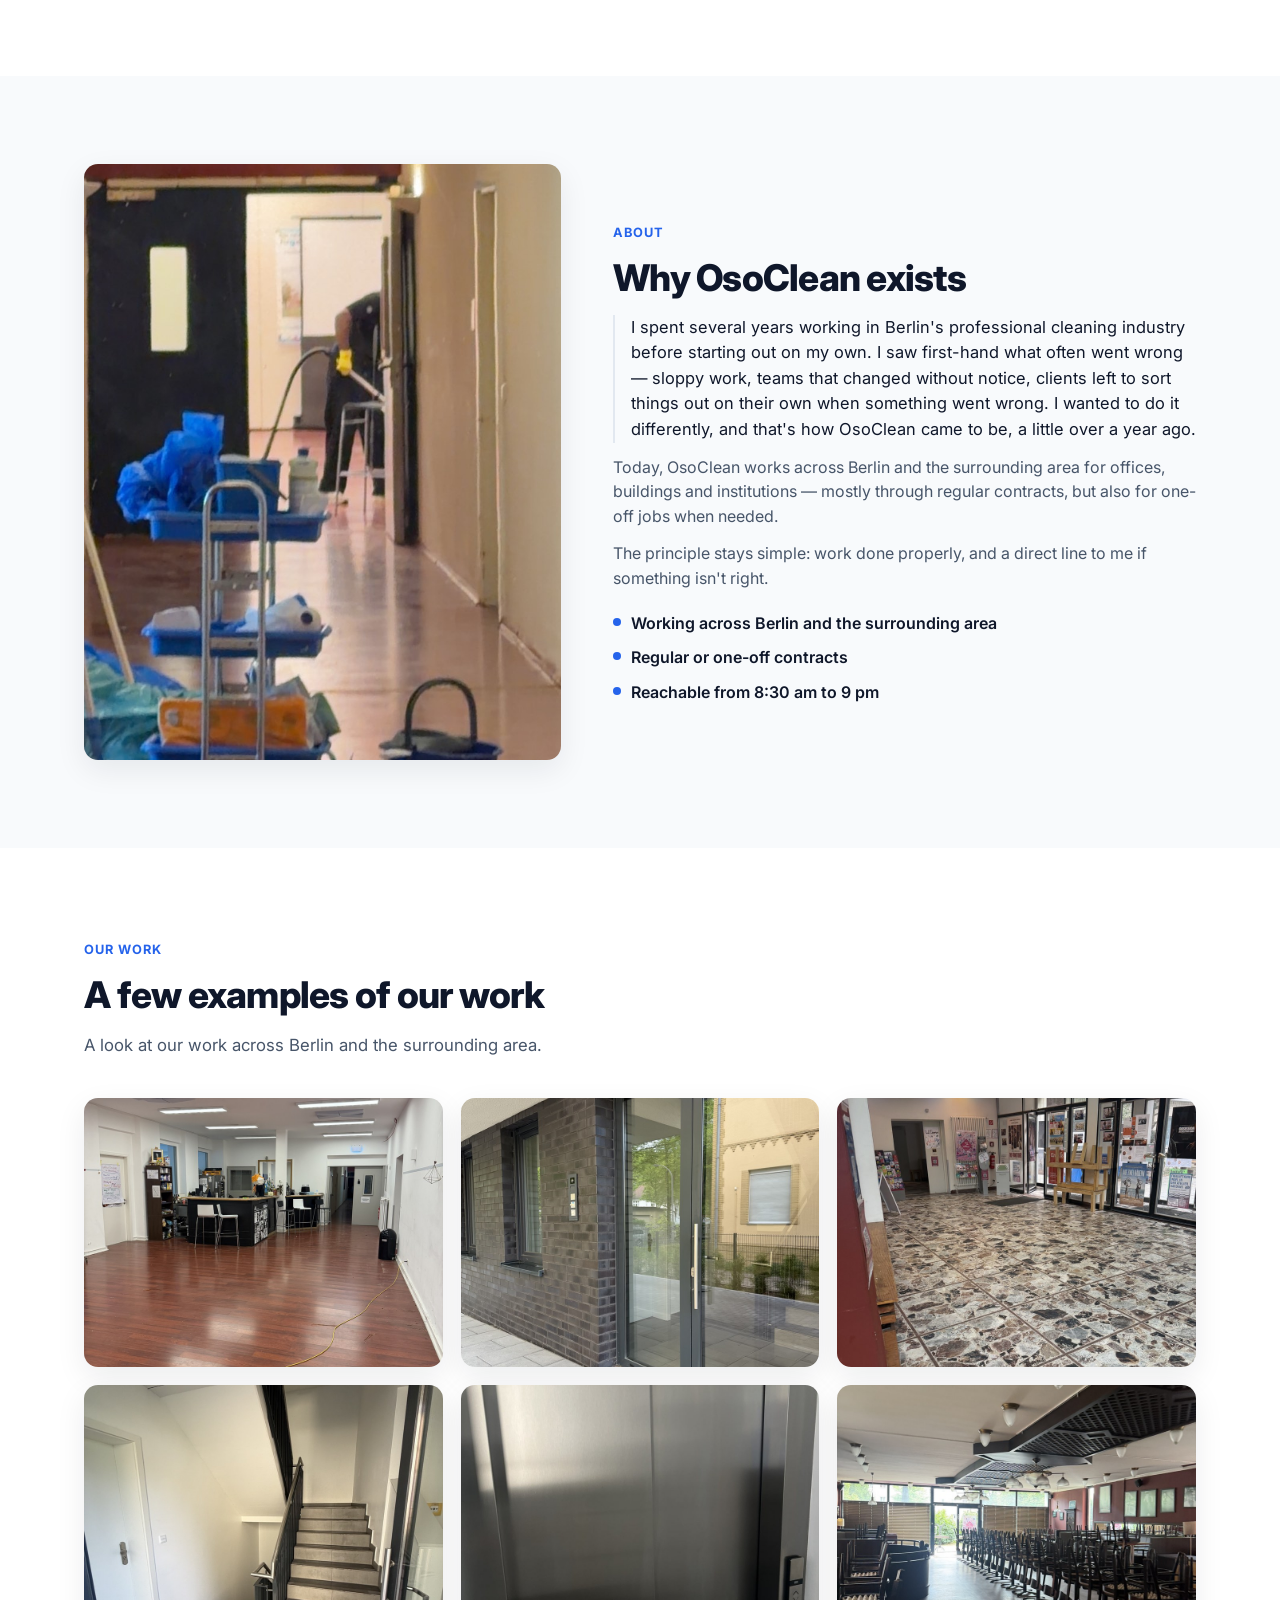
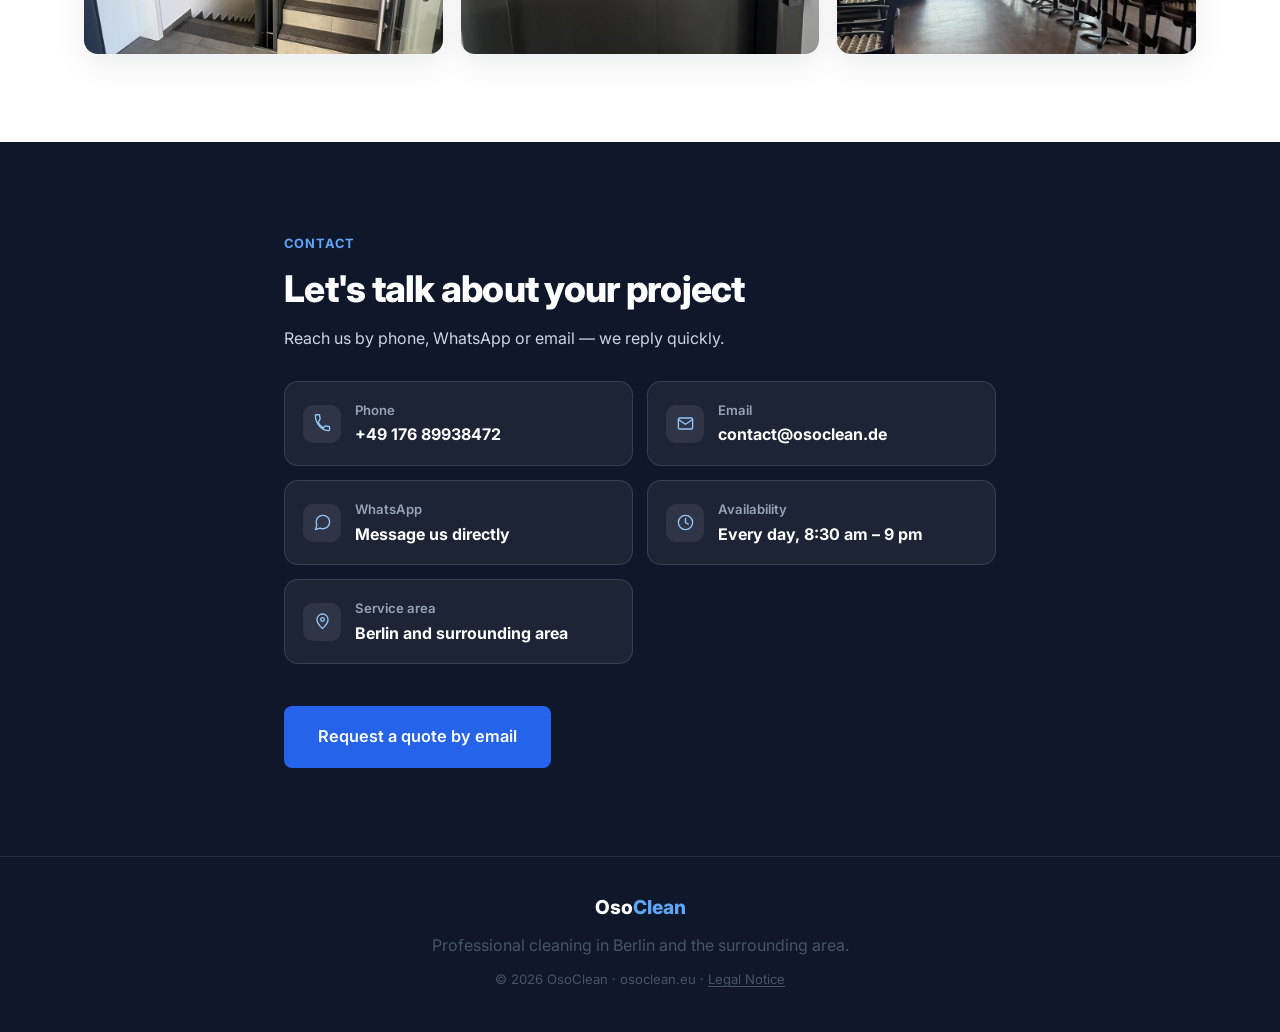
==== commit 726a54d4: "Add files via upload" ====
--- a/index.html
+++ b/index.html
@@ -221,7 +221,7 @@
   <div class="container footer-inner">
     <div class="footer-logo">Oso<span>Clean</span></div>
     <p data-i18n="footer.text">Nettoyage professionnel à Berlin et alentours.</p>
-    <p class="footer-copy">© <span id="year"></span> OsoClean · osoclean.eu</p>
+    <p class="footer-copy">© <span id="year"></span> OsoClean · osoclean.eu · <a href="impressum.html" data-i18n="footer.impressumLink">Impressum</a></p>
   </div>
 </footer>
 
--- a/style.css
+++ b/style.css
@@ -308,6 +308,37 @@
 .contact-card strong { display: block; font-size: 0.82rem; color: #94A3B8; font-weight: 600; margin-bottom: 2px; }
 .contact-value { font-size: 1rem; font-weight: 700; color: var(--white); }
 
+/* ---------- Legal / Impressum ---------- */
+.legal-section { padding-top: 56px; }
+.legal-container { max-width: 720px; }
+.legal-tmg { font-size: 0.95rem; color: var(--ink-soft); margin-bottom: 32px; }
+.legal-list { margin: 0 0 40px; }
+.legal-list dt {
+  font-weight: 700;
+  color: var(--ink);
+  margin-top: 22px;
+  font-size: 0.85rem;
+  text-transform: uppercase;
+  letter-spacing: 0.04em;
+  color: var(--ink-soft);
+}
+.legal-list dt:first-child { margin-top: 0; }
+.legal-list dd {
+  margin: 4px 0 0;
+  font-size: 1.02rem;
+  color: var(--ink);
+  line-height: 1.6;
+}
+.legal-list dd a { color: var(--accent); }
+.legal-subhead { font-size: 1.1rem; margin-top: 36px; }
+.legal-back {
+  display: inline-block;
+  margin-top: 40px;
+  font-weight: 600;
+  color: var(--accent);
+}
+.footer-copy a { color: inherit; text-decoration: underline; text-underline-offset: 2px; }
+
 /* ---------- Footer ---------- */
 .site-footer { background: var(--bg-dark); color: #94A3B8; padding: 36px 0 30px; border-top: 1px solid rgba(255,255,255,0.08); }
 .footer-inner { text-align: center; }
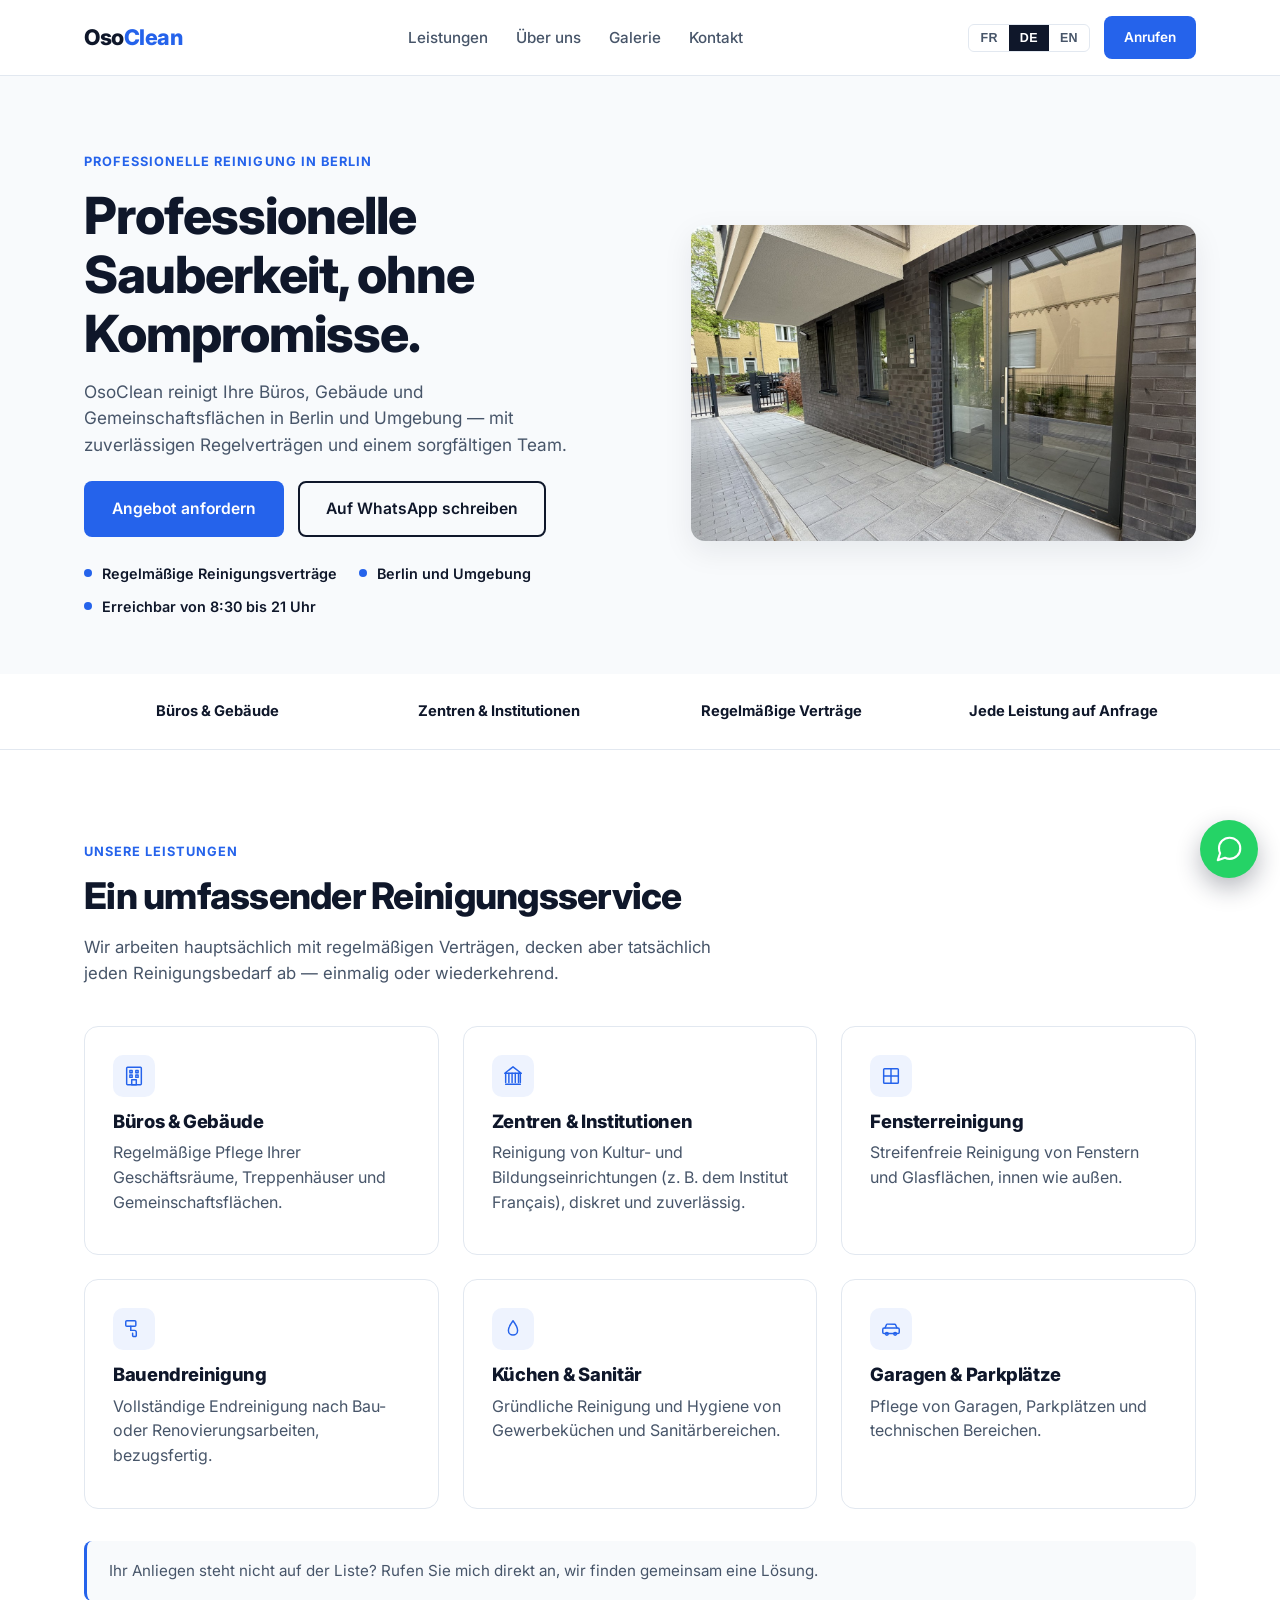
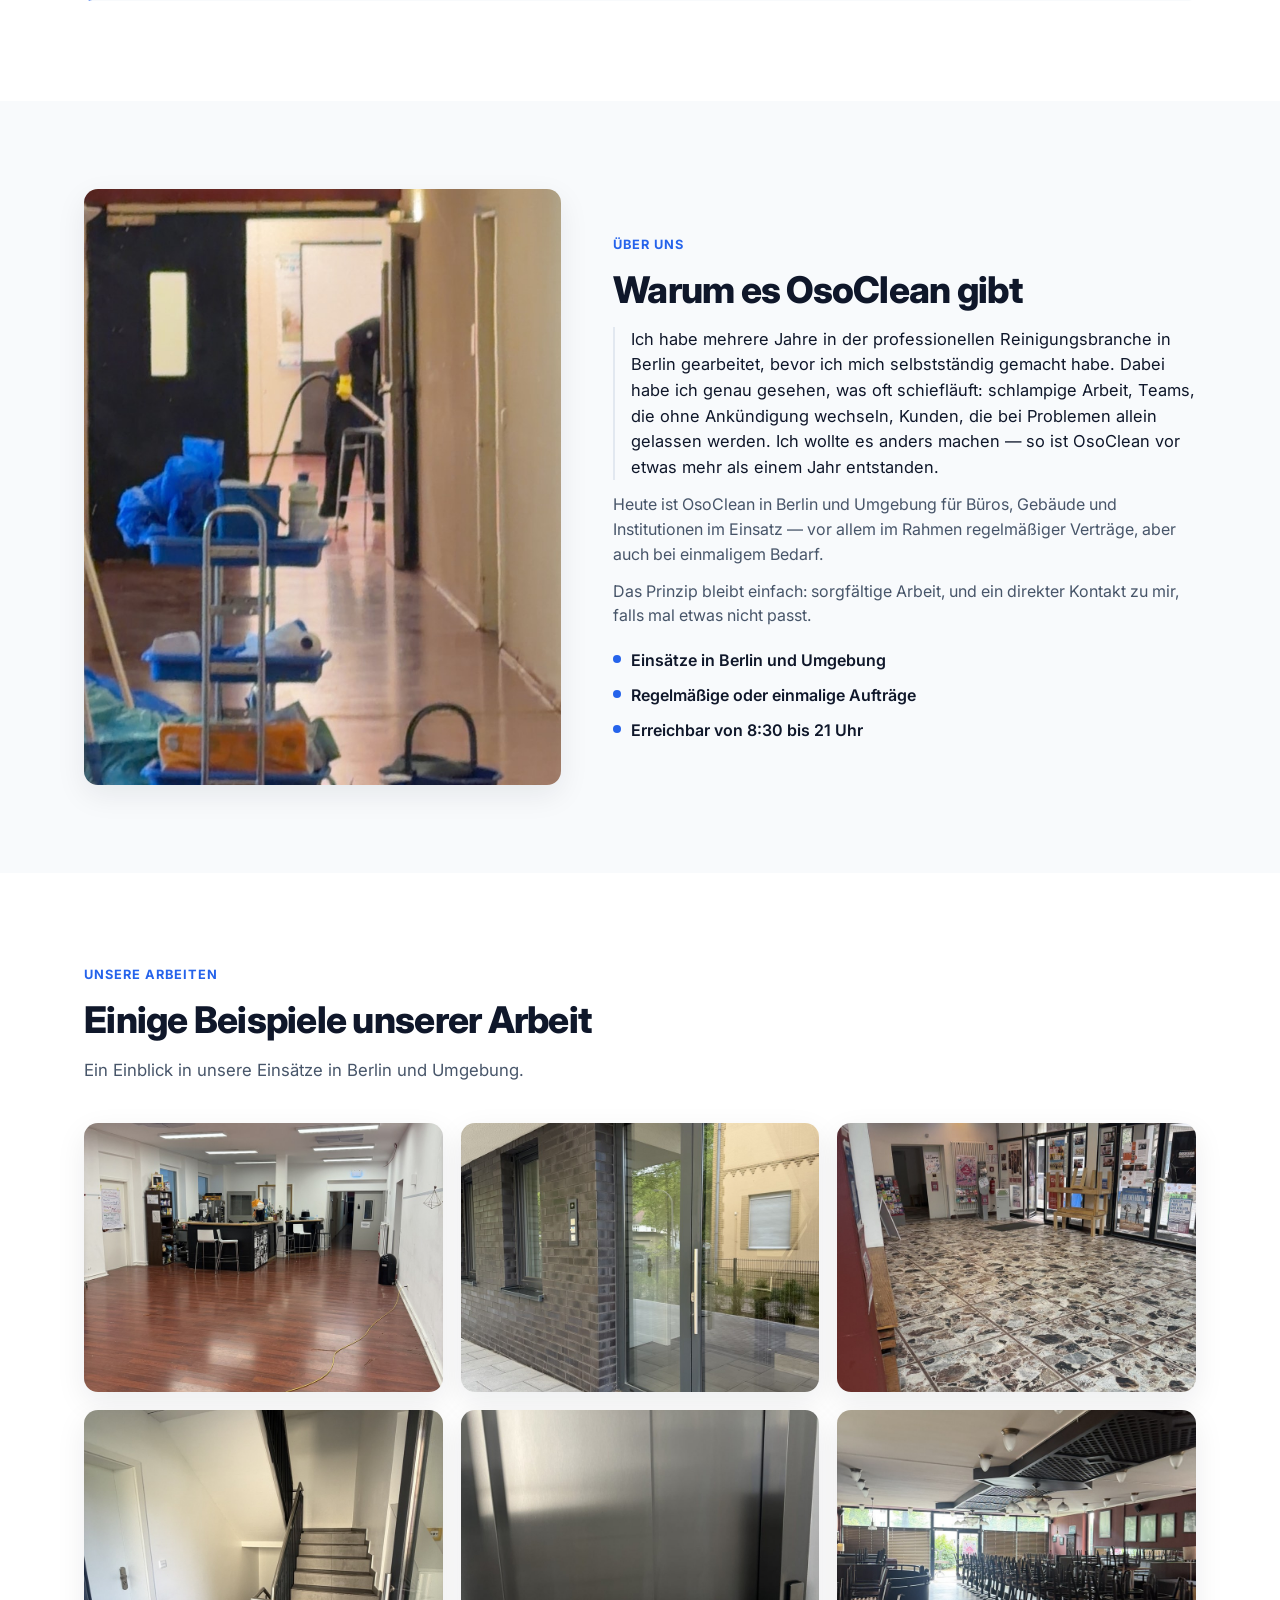
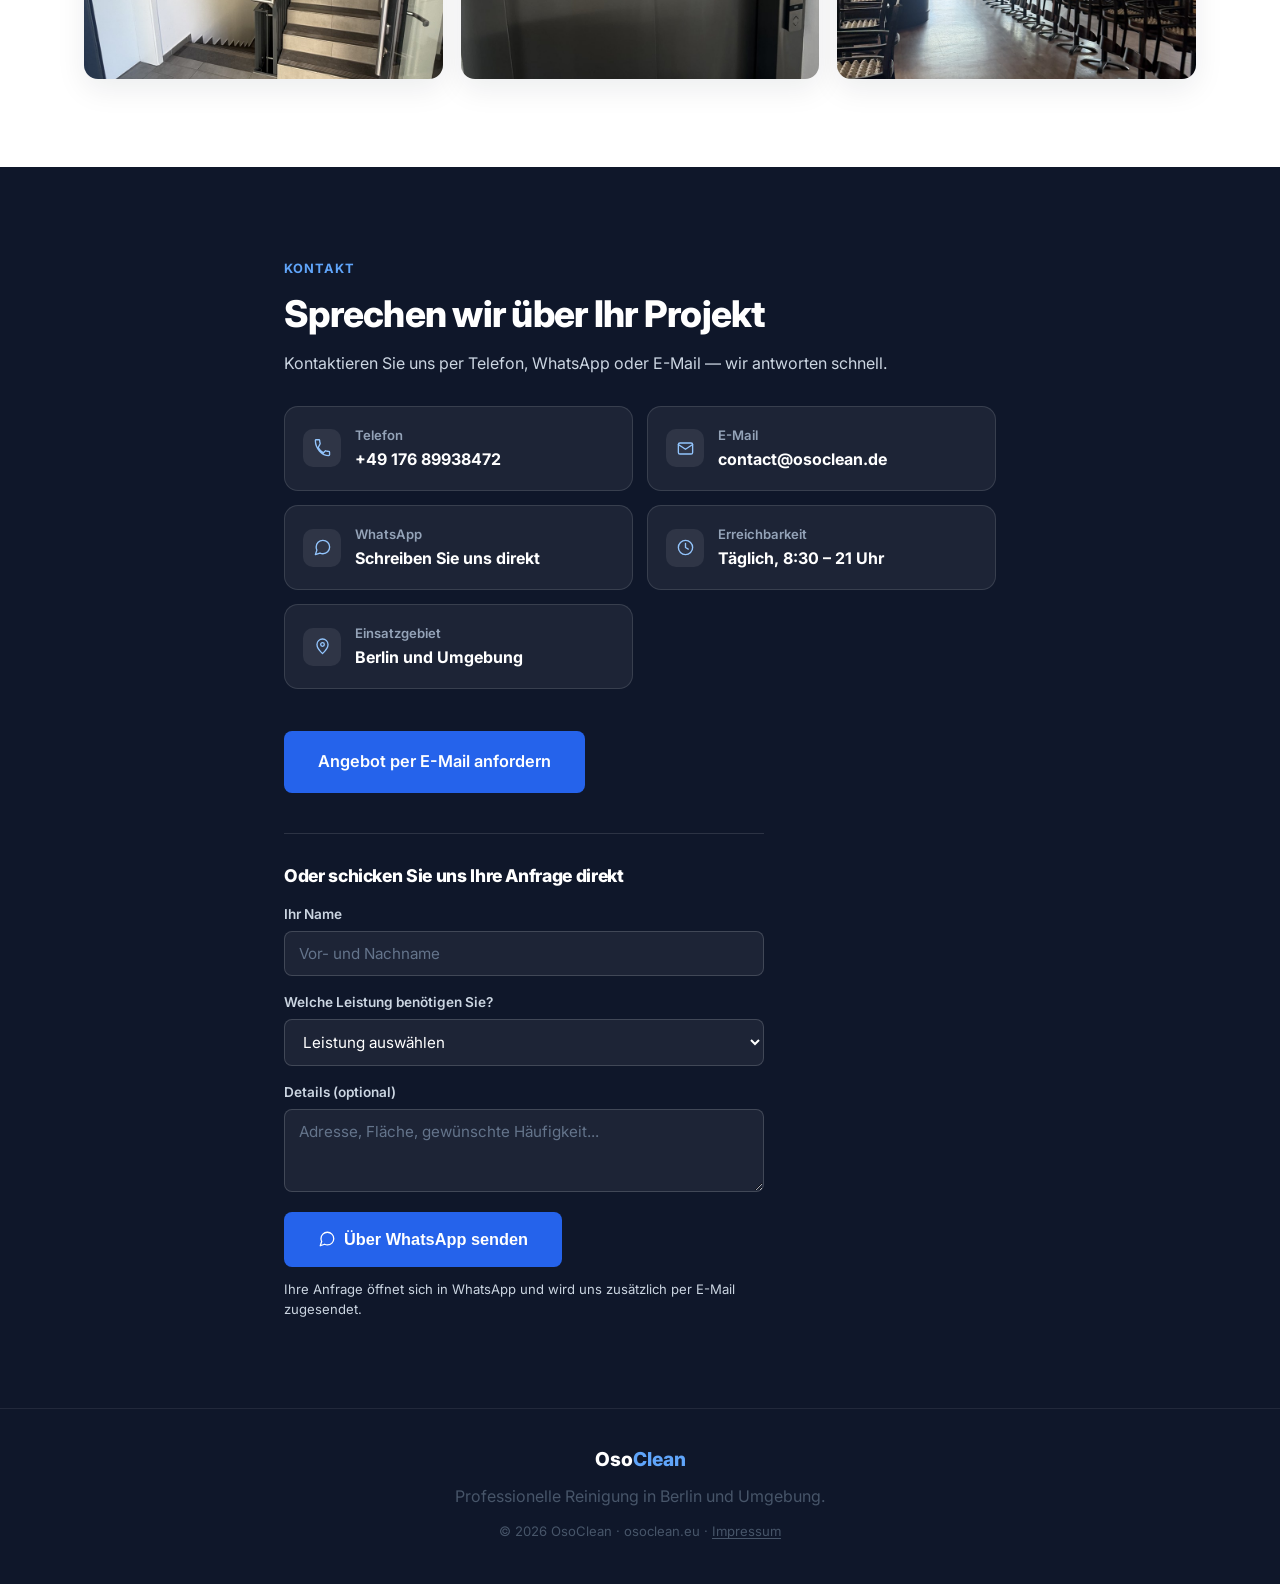
==== commit 08c7f23d: "Add files via upload" ====
--- a/index.html
+++ b/index.html
@@ -1,5 +1,5 @@
 <!doctype html>
-<html lang="fr">
+<html lang="de">
 <head>
 <meta charset="UTF-8" />
 <meta name="viewport" content="width=device-width, initial-scale=1.0" />
@@ -211,11 +211,52 @@
         </div>
 
         <a href="mailto:contact@osoclean.de?subject=Demande%20de%20devis%20OsoClean" class="btn btn-primary btn-large" data-i18n="contact.cta">Demander un devis par email</a>
+
+        <form class="contact-form" id="contactForm" action="https://formsubmit.co/contact@osoclean.de" method="POST">
+          <h3 class="contact-form-title" data-i18n="contact.formTitle">Ou envoyez-nous votre demande directement</h3>
+
+          <input type="hidden" name="_subject" value="Nouvelle demande — site OsoClean" />
+          <input type="hidden" name="_template" value="table" />
+          <input type="hidden" name="_captcha" value="false" />
+          <input type="hidden" name="_next" value="https://osoclean.eu/#contact" />
+          <input type="hidden" id="cfServiceLabel" name="Prestation demandée" />
+
+          <div class="form-row">
+            <label for="cfName" data-i18n="contact.formNameLabel">Votre nom</label>
+            <input type="text" id="cfName" name="Nom" data-i18n-placeholder="contact.formNamePlaceholder" placeholder="Nom et prénom" required />
+          </div>
+          <div class="form-row">
+            <label for="cfService" data-i18n="contact.formServiceLabel">Quelle prestation vous faut-il ?</label>
+            <select id="cfService" required>
+              <option value="" data-i18n="contact.formServicePlaceholder">Sélectionnez une prestation</option>
+              <option value="s1" data-i18n="services.s1.title">Bureaux &amp; bâtiments</option>
+              <option value="s2" data-i18n="services.s2.title">Centres &amp; institutions</option>
+              <option value="s3" data-i18n="services.s3.title">Vitres</option>
+              <option value="s4" data-i18n="services.s4.title">Après travaux</option>
+              <option value="s5" data-i18n="services.s5.title">Cuisines &amp; sanitaires</option>
+              <option value="s6" data-i18n="services.s6.title">Garages &amp; parkings</option>
+              <option value="other" data-i18n="contact.formServiceOther">Autre / à discuter</option>
+            </select>
+          </div>
+          <div class="form-row">
+            <label for="cfMessage" data-i18n="contact.formMessageLabel">Détails (facultatif)</label>
+            <textarea id="cfMessage" name="Message" rows="3" data-i18n-placeholder="contact.formMessagePlaceholder" placeholder="Adresse, surface, fréquence souhaitée..."></textarea>
+          </div>
+          <button type="submit" class="btn btn-primary btn-large">
+            <svg viewBox="0 0 24 24" width="18" height="18" fill="none" stroke="currentColor" stroke-width="1.7" stroke-linecap="round" stroke-linejoin="round" aria-hidden="true"><path d="M21 11.5a8.4 8.4 0 0 1-8.4 8.4 8.3 8.3 0 0 1-3.8-.9L3 21l1.9-5.7a8.3 8.3 0 0 1-.9-3.8A8.4 8.4 0 0 1 12.5 3a8.5 8.5 0 0 1 8.5 8.5z"/></svg>
+            <span data-i18n="contact.formSubmit">Envoyer sur WhatsApp</span>
+          </button>
+          <p class="contact-form-note" data-i18n="contact.formNote">Le message s'ouvre directement dans WhatsApp, prêt à envoyer.</p>
+        </form>
       </div>
     </div>
   </section>
 
 </main>
+
+<a href="https://wa.me/4917689938472" target="_blank" rel="noopener" class="whatsapp-float" data-i18n-aria="whatsapp.floatingLabel" aria-label="Discuter sur WhatsApp">
+  <svg viewBox="0 0 24 24" fill="none" stroke="white" stroke-width="1.7" stroke-linecap="round" stroke-linejoin="round" aria-hidden="true"><path d="M21 11.5a8.4 8.4 0 0 1-8.4 8.4 8.3 8.3 0 0 1-3.8-.9L3 21l1.9-5.7a8.3 8.3 0 0 1-.9-3.8A8.4 8.4 0 0 1 12.5 3a8.5 8.5 0 0 1 8.5 8.5z"/></svg>
+</a>
 
 <footer class="site-footer">
   <div class="container footer-inner">
--- a/style.css
+++ b/style.css
@@ -308,6 +308,67 @@
 .contact-card strong { display: block; font-size: 0.82rem; color: #94A3B8; font-weight: 600; margin-bottom: 2px; }
 .contact-value { font-size: 1rem; font-weight: 700; color: var(--white); }
 
+/* ---------- Contact form ---------- */
+.contact-form {
+  margin-top: 40px;
+  padding-top: 32px;
+  border-top: 1px solid rgba(255,255,255,0.12);
+  max-width: 480px;
+}
+.contact-form-title { font-size: 1.1rem; color: var(--white); margin-bottom: 18px; }
+.form-row { margin-bottom: 16px; display: flex; flex-direction: column; gap: 6px; }
+.form-row label { font-size: 0.85rem; font-weight: 600; color: #CBD5E1; }
+.form-row input,
+.form-row select,
+.form-row textarea {
+  padding: 12px 14px;
+  border-radius: 8px;
+  border: 1px solid rgba(255,255,255,0.16);
+  background: rgba(255,255,255,0.06);
+  color: var(--white);
+  font-family: var(--font);
+  font-size: 0.95rem;
+  outline: none;
+  transition: border-color .2s ease, background .2s ease;
+  resize: vertical;
+}
+.form-row input::placeholder,
+.form-row textarea::placeholder { color: #64748B; }
+.form-row input:focus,
+.form-row select:focus,
+.form-row textarea:focus { border-color: var(--accent); background: rgba(255,255,255,0.1); }
+.form-row select option { color: var(--ink); background: var(--white); }
+.contact-form .btn { margin-top: 4px; }
+.contact-form-note { font-size: 0.82rem; color: #94A3B8; margin-top: 12px; margin-bottom: 0; }
+
+/* ---------- WhatsApp floating button ---------- */
+.whatsapp-float {
+  position: fixed;
+  right: 22px;
+  bottom: 22px;
+  width: 58px;
+  height: 58px;
+  border-radius: 50%;
+  background: #25D366;
+  display: flex;
+  align-items: center;
+  justify-content: center;
+  box-shadow: 0 10px 24px rgba(15, 23, 42, 0.3);
+  z-index: 60;
+  transition: transform .2s ease;
+  animation: whatsappPulse 2.4s ease-in-out infinite;
+}
+.whatsapp-float:hover { transform: scale(1.07); }
+.whatsapp-float svg { width: 30px; height: 30px; }
+@keyframes whatsappPulse {
+  0%, 100% { box-shadow: 0 10px 24px rgba(15, 23, 42, 0.3), 0 0 0 0 rgba(37, 211, 102, 0.45); }
+  50% { box-shadow: 0 10px 24px rgba(15, 23, 42, 0.3), 0 0 0 10px rgba(37, 211, 102, 0); }
+}
+@media (max-width: 720px) {
+  .whatsapp-float { right: 16px; bottom: 16px; width: 52px; height: 52px; }
+  .whatsapp-float svg { width: 26px; height: 26px; }
+}
+
 /* ---------- Legal / Impressum ---------- */
 .legal-section { padding-top: 56px; }
 .legal-container { max-width: 720px; }
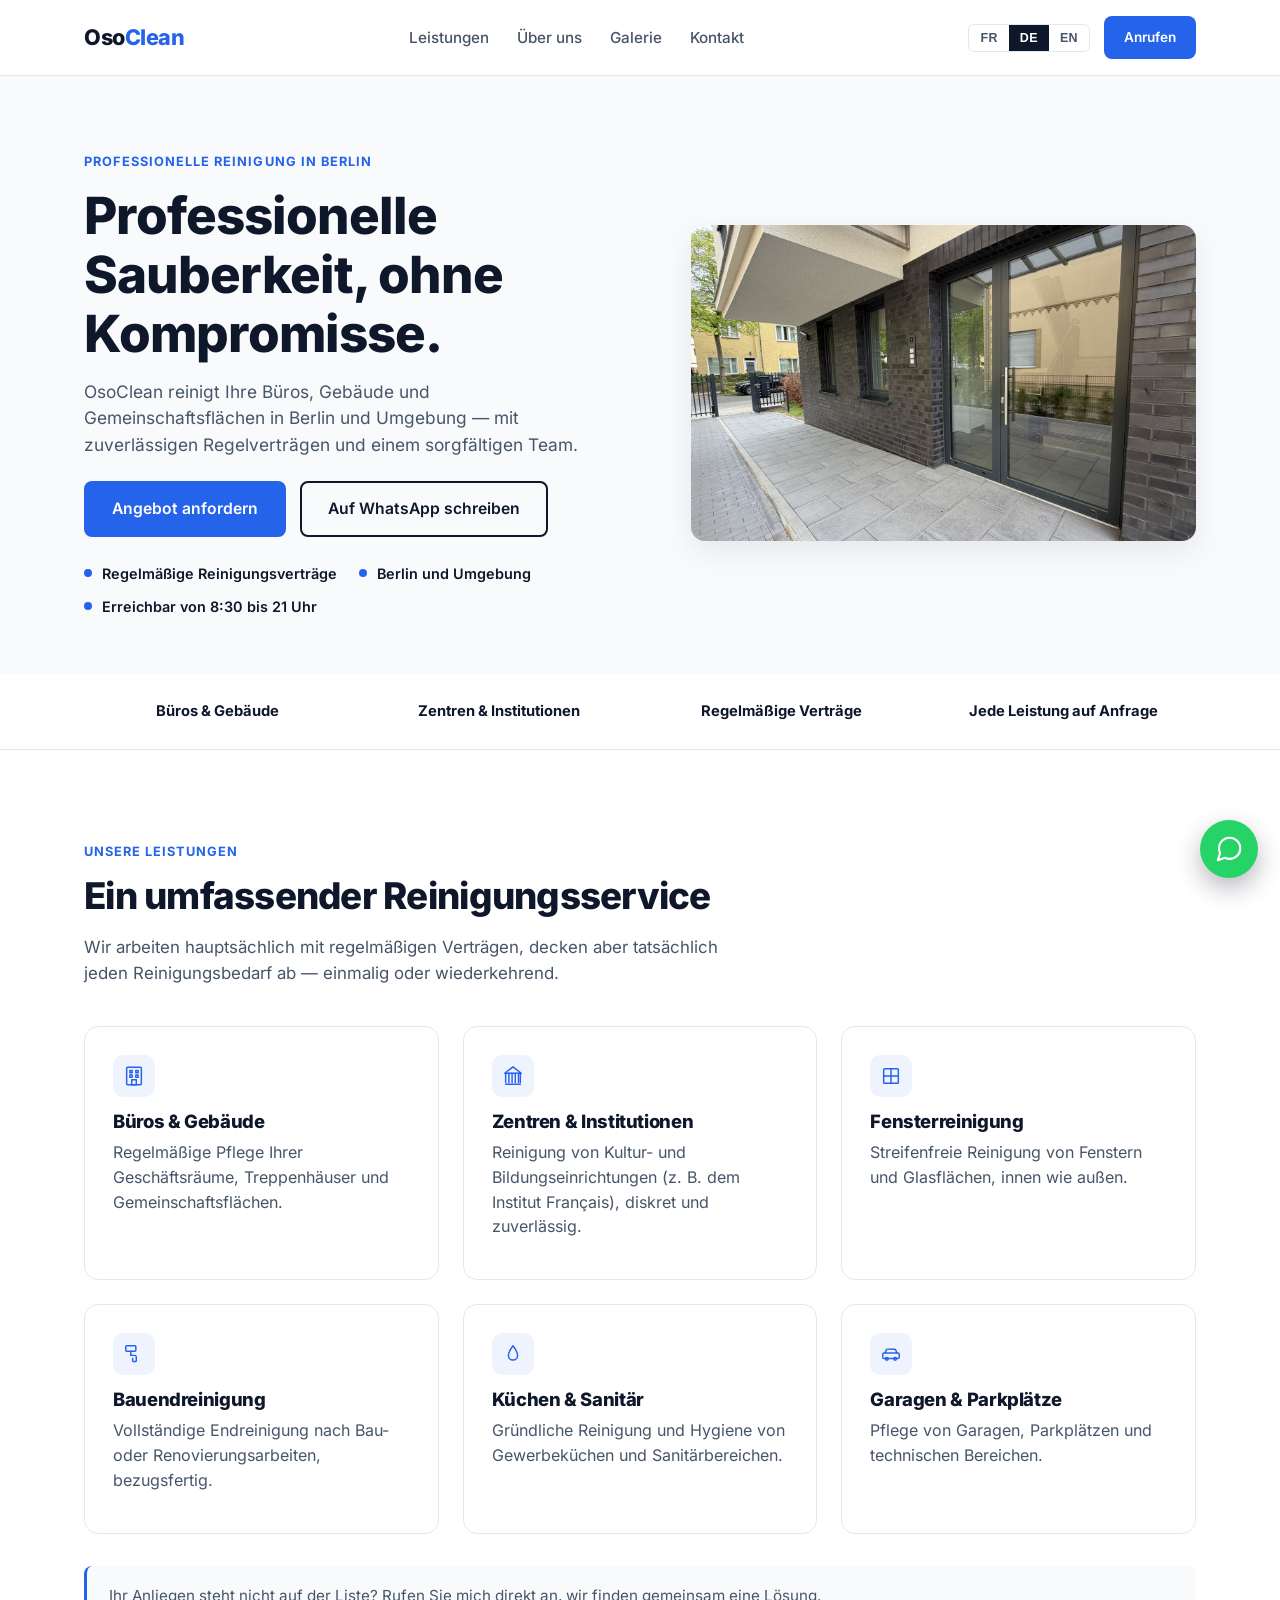
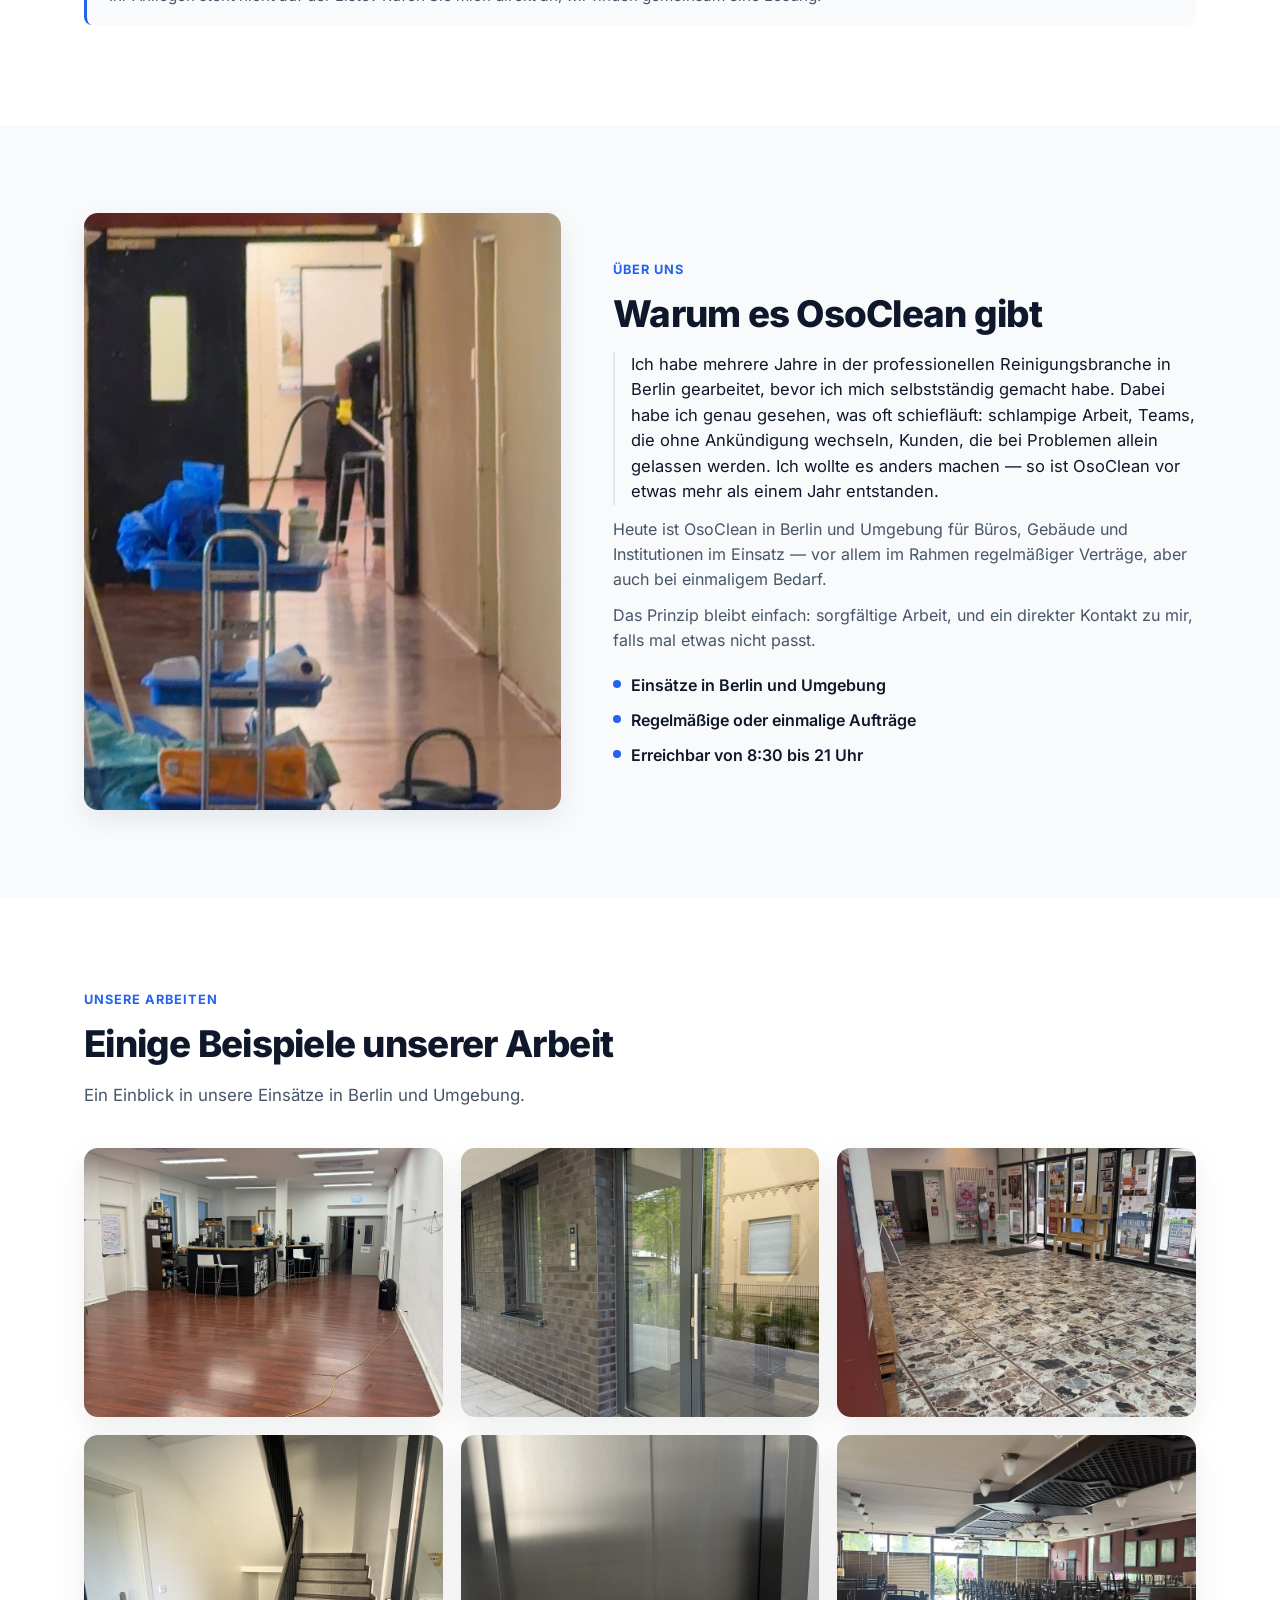
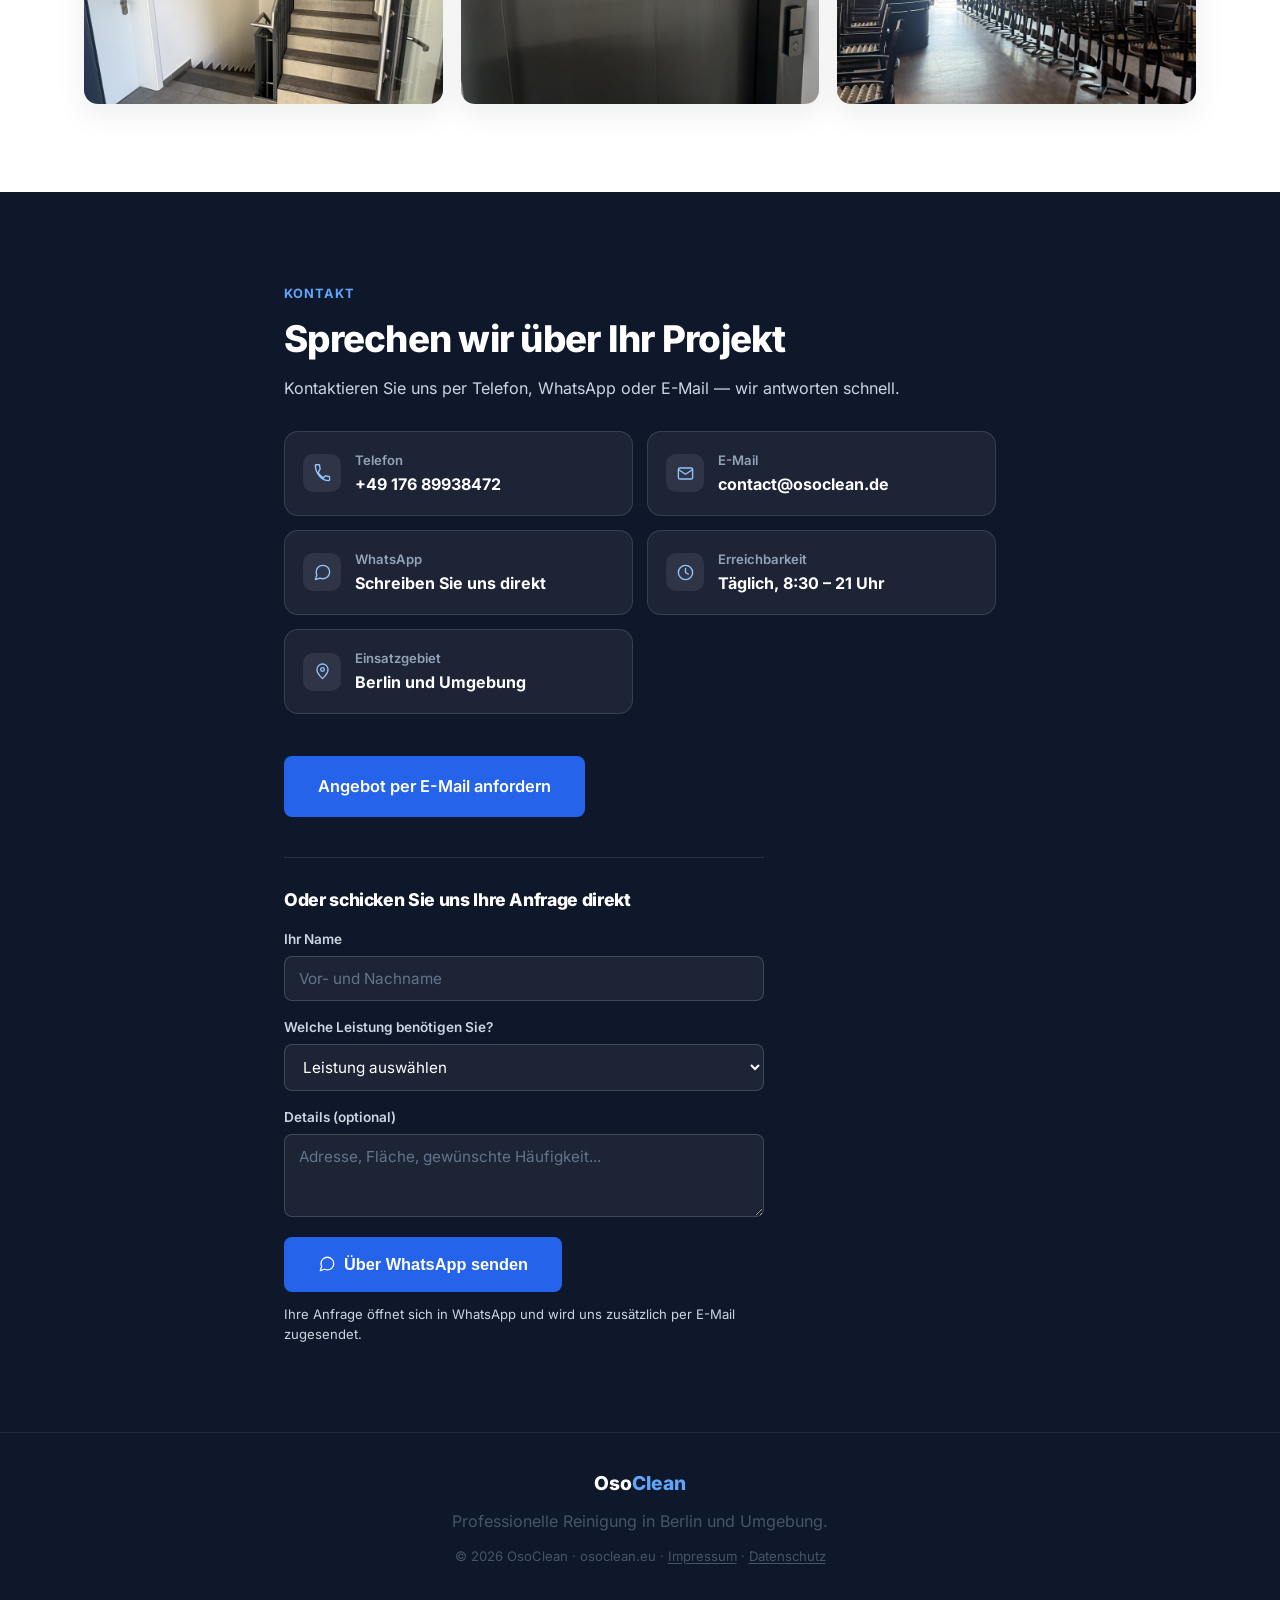
==== commit 368c2f0b: "Add files via upload" ====
--- a/index.html
+++ b/index.html
@@ -5,11 +5,55 @@
 <meta name="viewport" content="width=device-width, initial-scale=1.0" />
 <title>OsoClean — Nettoyage professionnel à Berlin</title>
 <meta name="description" content="OsoClean : nettoyage professionnel de bureaux, bâtiments et centres à Berlin et alentours. Contrats réguliers, vitres, après travaux, garages, cuisines." />
+
+<!-- Open Graph / réseaux sociaux & WhatsApp -->
+<meta property="og:type" content="website" />
+<meta property="og:url" content="https://osoclean.eu/" />
+<meta property="og:title" content="OsoClean — Nettoyage professionnel à Berlin" />
+<meta property="og:description" content="Nettoyage professionnel de bureaux, bâtiments et centres à Berlin et alentours. Contrats réguliers, vitres, après travaux, garages, cuisines." />
+<meta property="og:image" content="https://osoclean.eu/hero.jpg" />
+<meta property="og:image:width" content="1600" />
+<meta property="og:image:height" content="900" />
+<meta property="og:locale" content="de_DE" />
+<meta name="twitter:card" content="summary_large_image" />
+<meta name="twitter:title" content="OsoClean — Nettoyage professionnel à Berlin" />
+<meta name="twitter:description" content="Nettoyage professionnel de bureaux, bâtiments et centres à Berlin et alentours." />
+<meta name="twitter:image" content="https://osoclean.eu/hero.jpg" />
+
 <link rel="icon" href="data:image/svg+xml,<svg xmlns=%22http://www.w3.org/2000/svg%22 viewBox=%220 0 100 100%22><rect width=%22100%22 height=%22100%22 rx=%2220%22 fill=%22%232563EB%22/><text x=%2250%22 y=%2266%22 font-size=%2255%22 text-anchor=%22middle%22 fill=%22white%22 font-family=%22Arial%22>O</text></svg>" />
-<link rel="preconnect" href="https://fonts.googleapis.com">
-<link rel="preconnect" href="https://fonts.gstatic.com" crossorigin>
-<link href="https://fonts.googleapis.com/css2?family=Inter:wght@400;500;600;700;800&display=swap" rel="stylesheet">
 <link rel="stylesheet" href="style.css" />
+<script type="application/ld+json">
+{
+  "@context": "https://schema.org",
+  "@type": "HousekeepingCompany",
+  "name": "OsoClean",
+  "url": "https://osoclean.eu/",
+  "image": "https://osoclean.eu/hero.jpg",
+  "telephone": "+49-176-89938472",
+  "email": "contact@osoclean.de",
+  "priceRange": "€€",
+  "address": {
+    "@type": "PostalAddress",
+    "streetAddress": "Chodowieckistraße 4",
+    "postalCode": "10405",
+    "addressLocality": "Berlin",
+    "addressCountry": "DE"
+  },
+  "areaServed": {
+    "@type": "City",
+    "name": "Berlin"
+  },
+  "openingHoursSpecification": {
+    "@type": "OpeningHoursSpecification",
+    "dayOfWeek": ["Monday", "Tuesday", "Wednesday", "Thursday", "Friday", "Saturday", "Sunday"],
+    "opens": "08:30",
+    "closes": "21:00"
+  },
+  "sameAs": [
+    "https://wa.me/4917689938472"
+  ]
+}
+</script>
 </head>
 <body>
 
@@ -262,7 +306,7 @@
   <div class="container footer-inner">
     <div class="footer-logo">Oso<span>Clean</span></div>
     <p data-i18n="footer.text">Nettoyage professionnel à Berlin et alentours.</p>
-    <p class="footer-copy">© <span id="year"></span> OsoClean · osoclean.eu · <a href="impressum.html" data-i18n="footer.impressumLink">Impressum</a></p>
+    <p class="footer-copy">© <span id="year"></span> OsoClean · osoclean.eu · <a href="impressum.html" data-i18n="footer.impressumLink">Impressum</a> · <a href="datenschutz.html" data-i18n="footer.datenschutzLink">Datenschutz</a></p>
   </div>
 </footer>
 
--- a/style.css
+++ b/style.css
@@ -2,6 +2,44 @@
    OsoClean — styles
    Palette : noir/blanc + accent bleu
 =========================== */
+
+/* Police Inter hébergée localement (pas de requête vers fonts.googleapis.com,
+   pour éviter l'envoi de l'IP du visiteur à Google sans consentement). */
+@font-face {
+  font-family: 'Inter';
+  font-style: normal;
+  font-weight: 400;
+  font-display: swap;
+  src: url('inter-400.woff2') format('woff2');
+}
+@font-face {
+  font-family: 'Inter';
+  font-style: normal;
+  font-weight: 500;
+  font-display: swap;
+  src: url('inter-500.woff2') format('woff2');
+}
+@font-face {
+  font-family: 'Inter';
+  font-style: normal;
+  font-weight: 600;
+  font-display: swap;
+  src: url('inter-600.woff2') format('woff2');
+}
+@font-face {
+  font-family: 'Inter';
+  font-style: normal;
+  font-weight: 700;
+  font-display: swap;
+  src: url('inter-700.woff2') format('woff2');
+}
+@font-face {
+  font-family: 'Inter';
+  font-style: normal;
+  font-weight: 800;
+  font-display: swap;
+  src: url('inter-800.woff2') format('woff2');
+}
 
 :root {
   --ink: #0F172A;
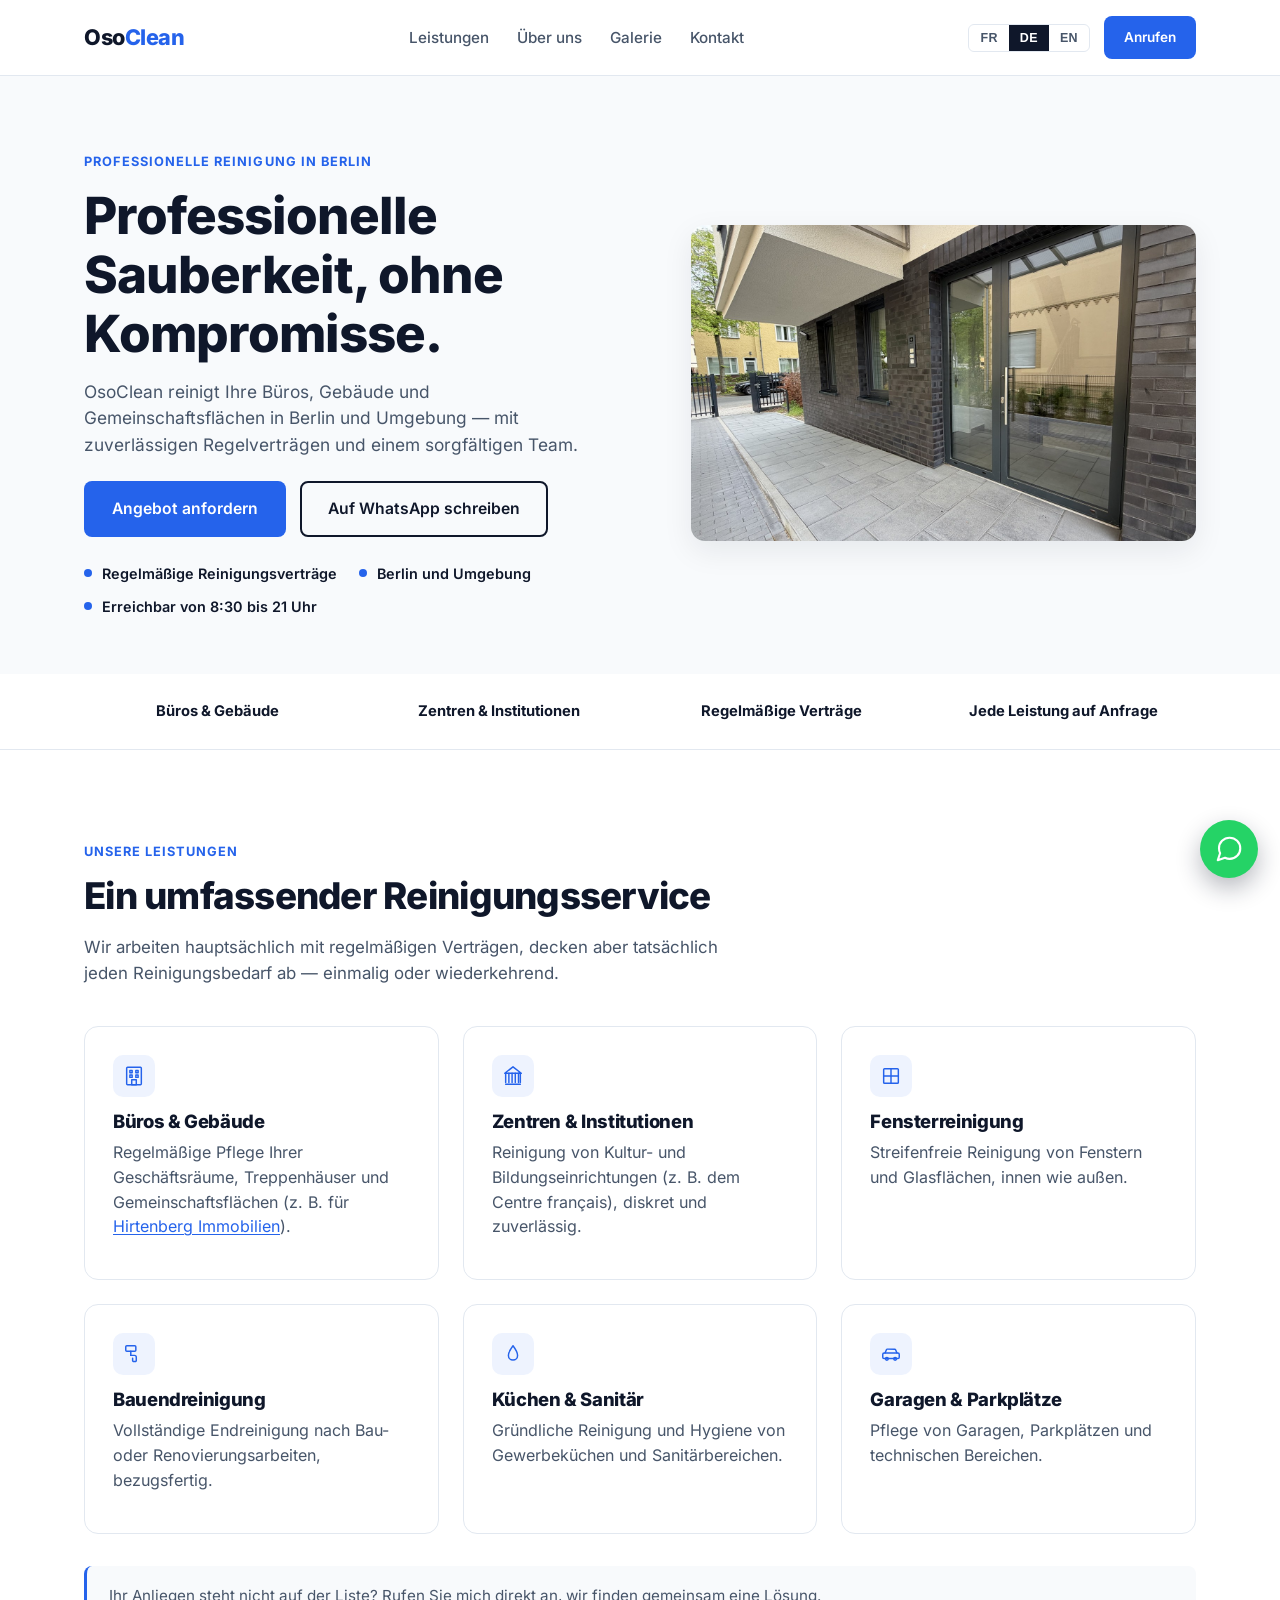
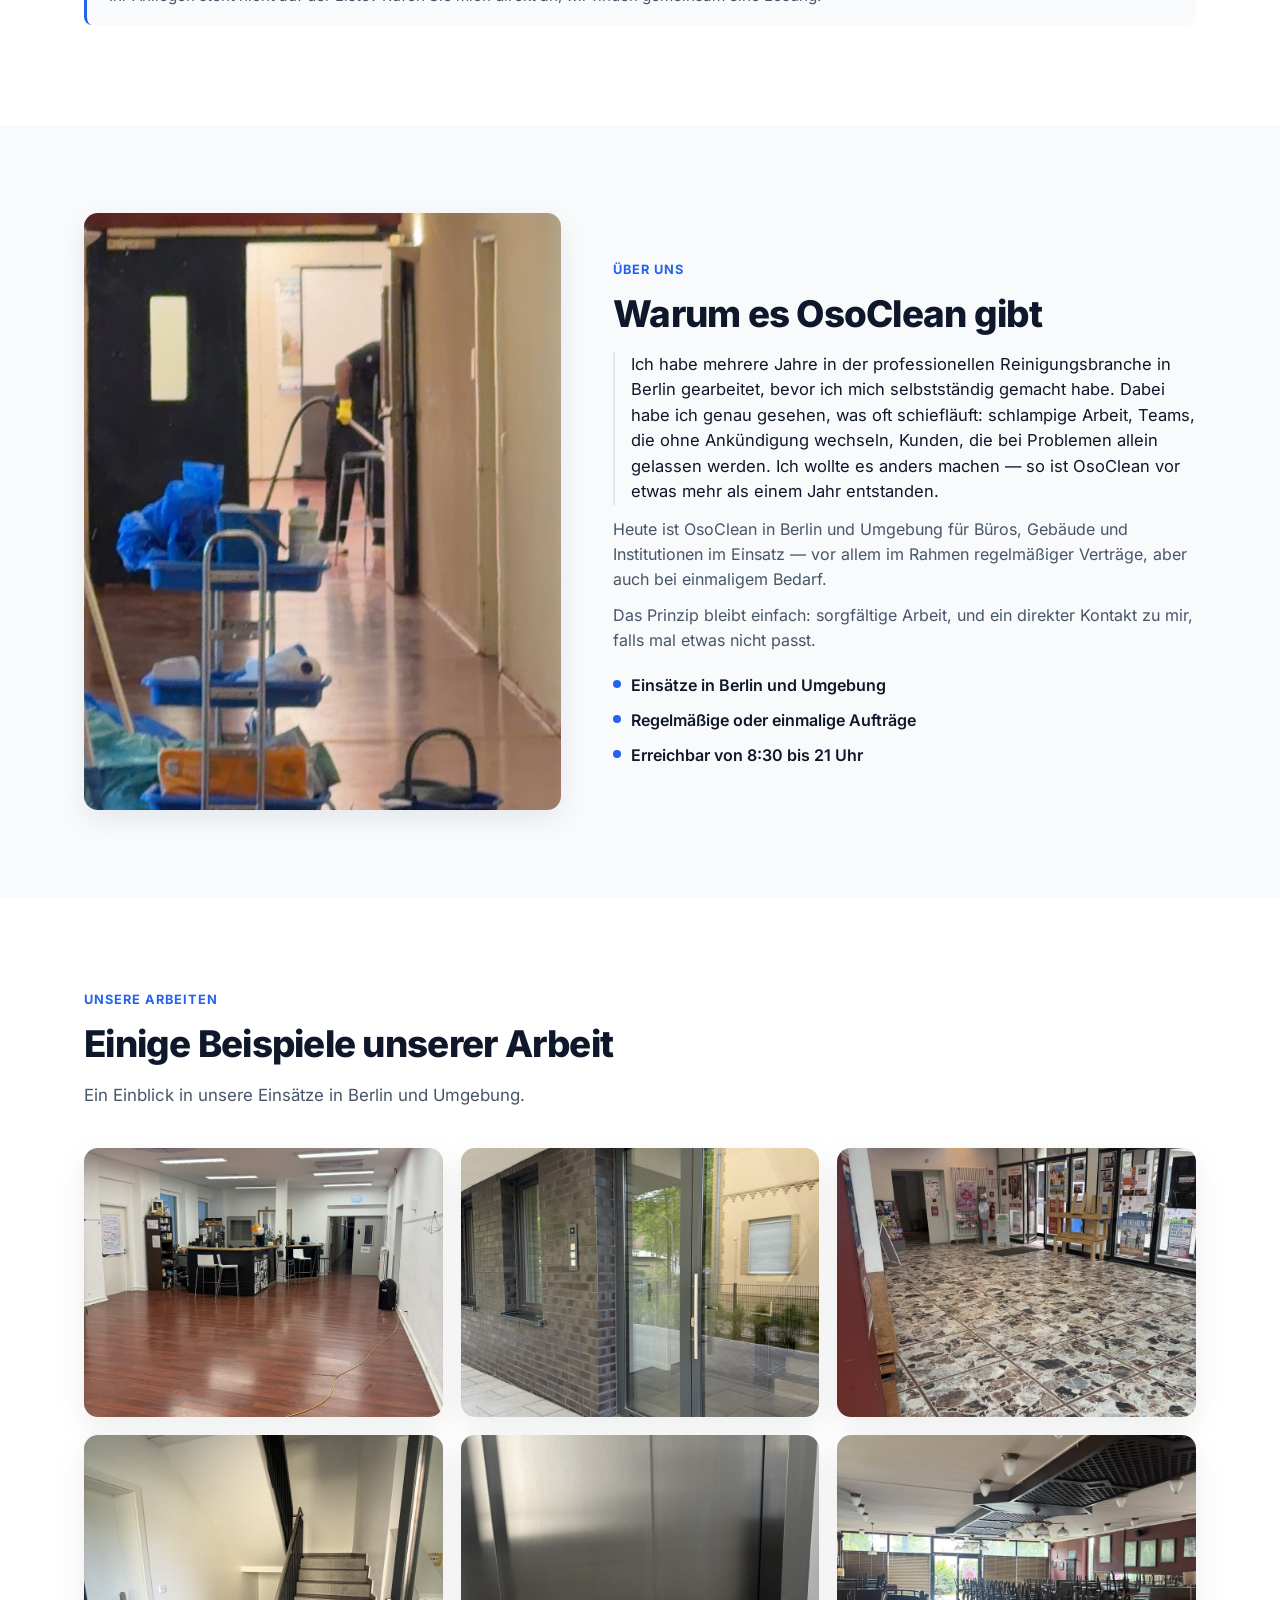
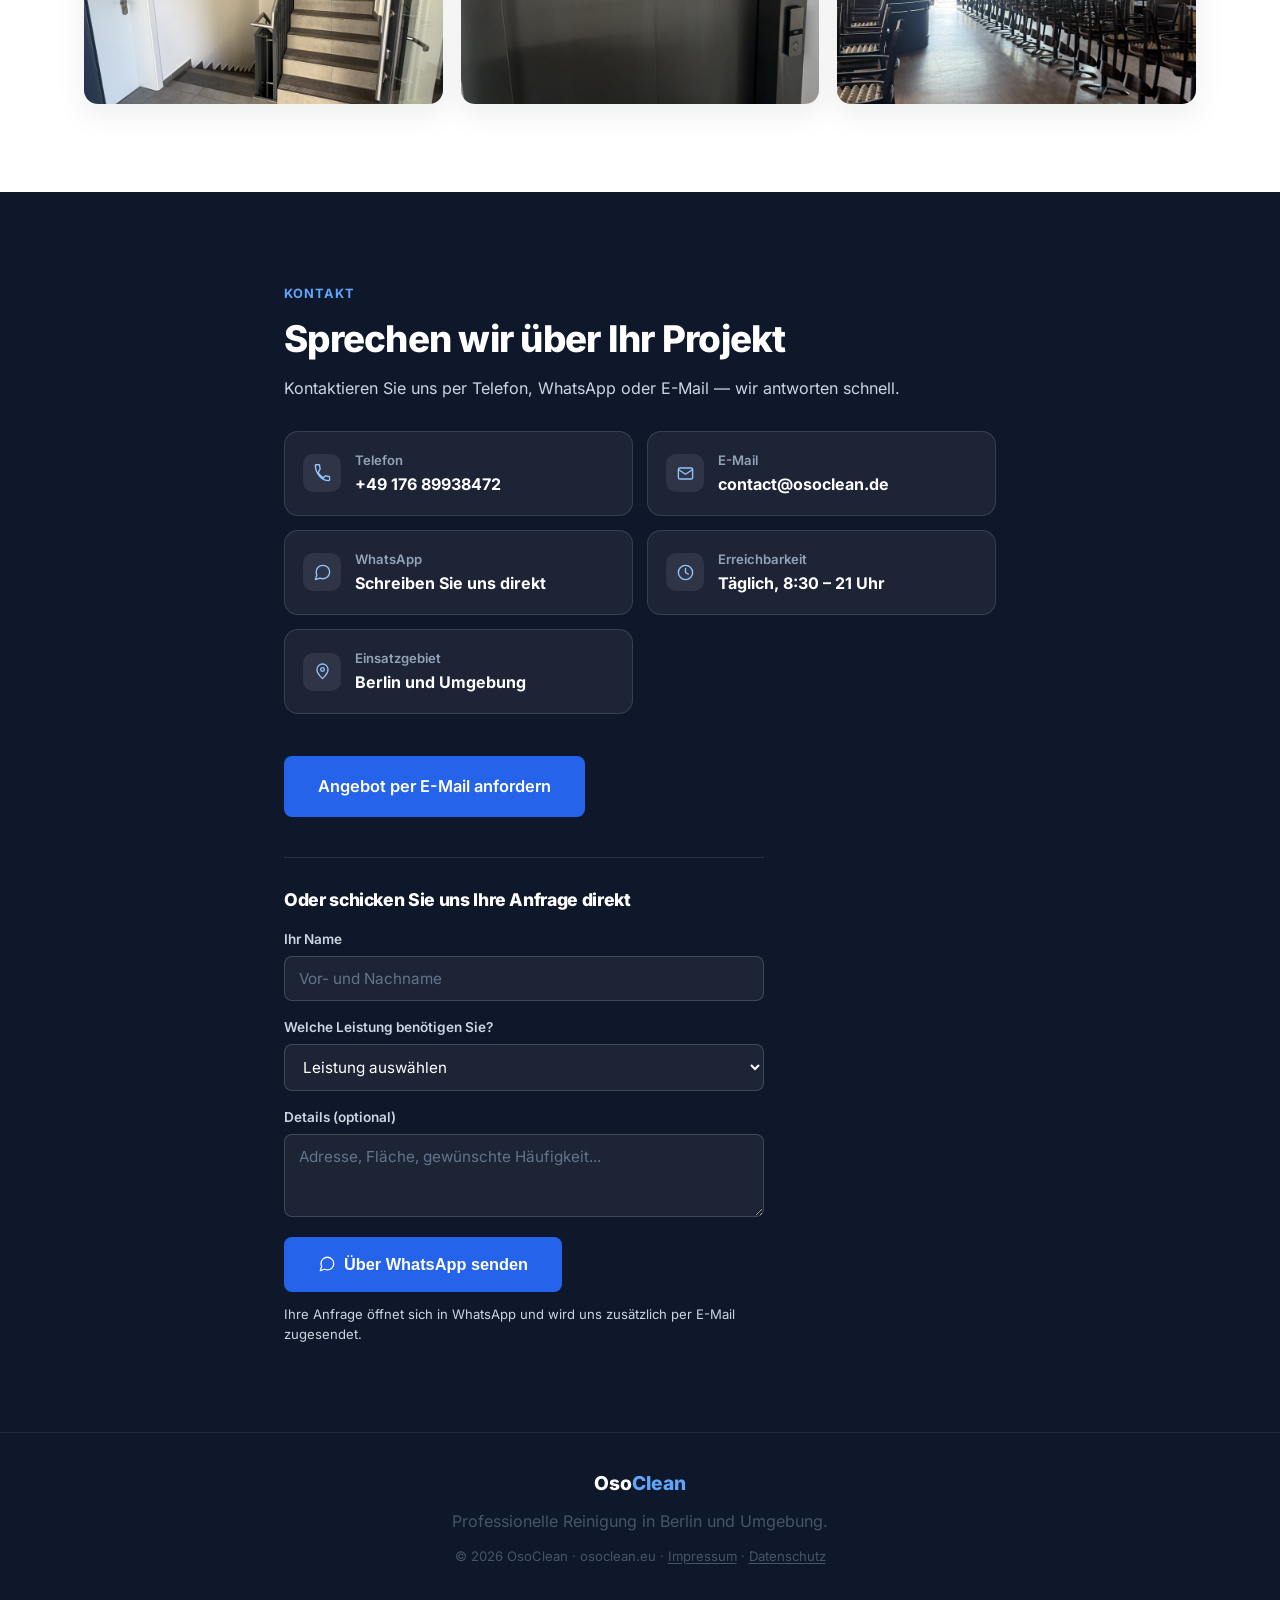
==== commit a12f0723: "Add files via upload" ====
--- a/index.html
+++ b/index.html
@@ -136,12 +136,12 @@
         <div class="service-card">
           <div class="service-icon" aria-hidden="true"><svg viewBox="0 0 24 24" fill="none" stroke-width="1.6" stroke-linecap="round" stroke-linejoin="round"><rect x="4" y="2.5" width="16" height="19" rx="1"/><rect x="7.5" y="6" width="2.5" height="2.5"/><rect x="14" y="6" width="2.5" height="2.5"/><rect x="7.5" y="11" width="2.5" height="2.5"/><rect x="14" y="11" width="2.5" height="2.5"/><rect x="9.5" y="16" width="5" height="5.5"/></svg></div>
           <h3 data-i18n="services.s1.title">Bureaux &amp; bâtiments</h3>
-          <p data-i18n="services.s1.text">Entretien régulier de vos locaux professionnels, halls d'immeuble et espaces communs.</p>
+          <p data-i18n="services.s1.text">Entretien régulier de vos locaux professionnels, halls d'immeuble et espaces communs (par ex. pour <a href="https://hirtenberg-immobilien.de" target="_blank" rel="noopener">Hirtenberg Immobilien</a>).</p>
         </div>
         <div class="service-card">
           <div class="service-icon" aria-hidden="true"><svg viewBox="0 0 24 24" fill="none" stroke-width="1.6" stroke-linecap="round" stroke-linejoin="round"><polygon points="12,2 21,9 3,9"/><line x1="4" y1="21" x2="20" y2="21"/><line x1="4" y1="9" x2="4" y2="19"/><line x1="20" y1="9" x2="20" y2="19"/><line x1="7.5" y1="9" x2="7.5" y2="19"/><line x1="11" y1="9" x2="11" y2="19"/><line x1="14.5" y1="9" x2="14.5" y2="19"/><line x1="18" y1="9" x2="18" y2="19"/></svg></div>
           <h3 data-i18n="services.s2.title">Centres &amp; institutions</h3>
-          <p data-i18n="services.s2.text">Nettoyage de centres culturels et institutionnels (par ex. l'Institut français), avec discrétion et fiabilité.</p>
+          <p data-i18n="services.s2.text">Nettoyage de centres culturels et institutionnels (par ex. le Centre français), avec discrétion et fiabilité.</p>
         </div>
         <div class="service-card">
           <div class="service-icon" aria-hidden="true"><svg viewBox="0 0 24 24" fill="none" stroke-width="1.6" stroke-linecap="round" stroke-linejoin="round"><rect x="4" y="4" width="16" height="16" rx="1"/><line x1="12" y1="4" x2="12" y2="20"/><line x1="4" y1="12" x2="20" y2="12"/></svg></div>
--- a/style.css
+++ b/style.css
@@ -249,6 +249,7 @@
   margin-bottom: 14px;
 }
 .service-icon svg { width: 22px; height: 22px; stroke: var(--accent); }
+.service-card p a { color: var(--accent); text-decoration: underline; text-underline-offset: 2px; }
 .services-note {
   margin-top: 32px;
   padding: 18px 22px;
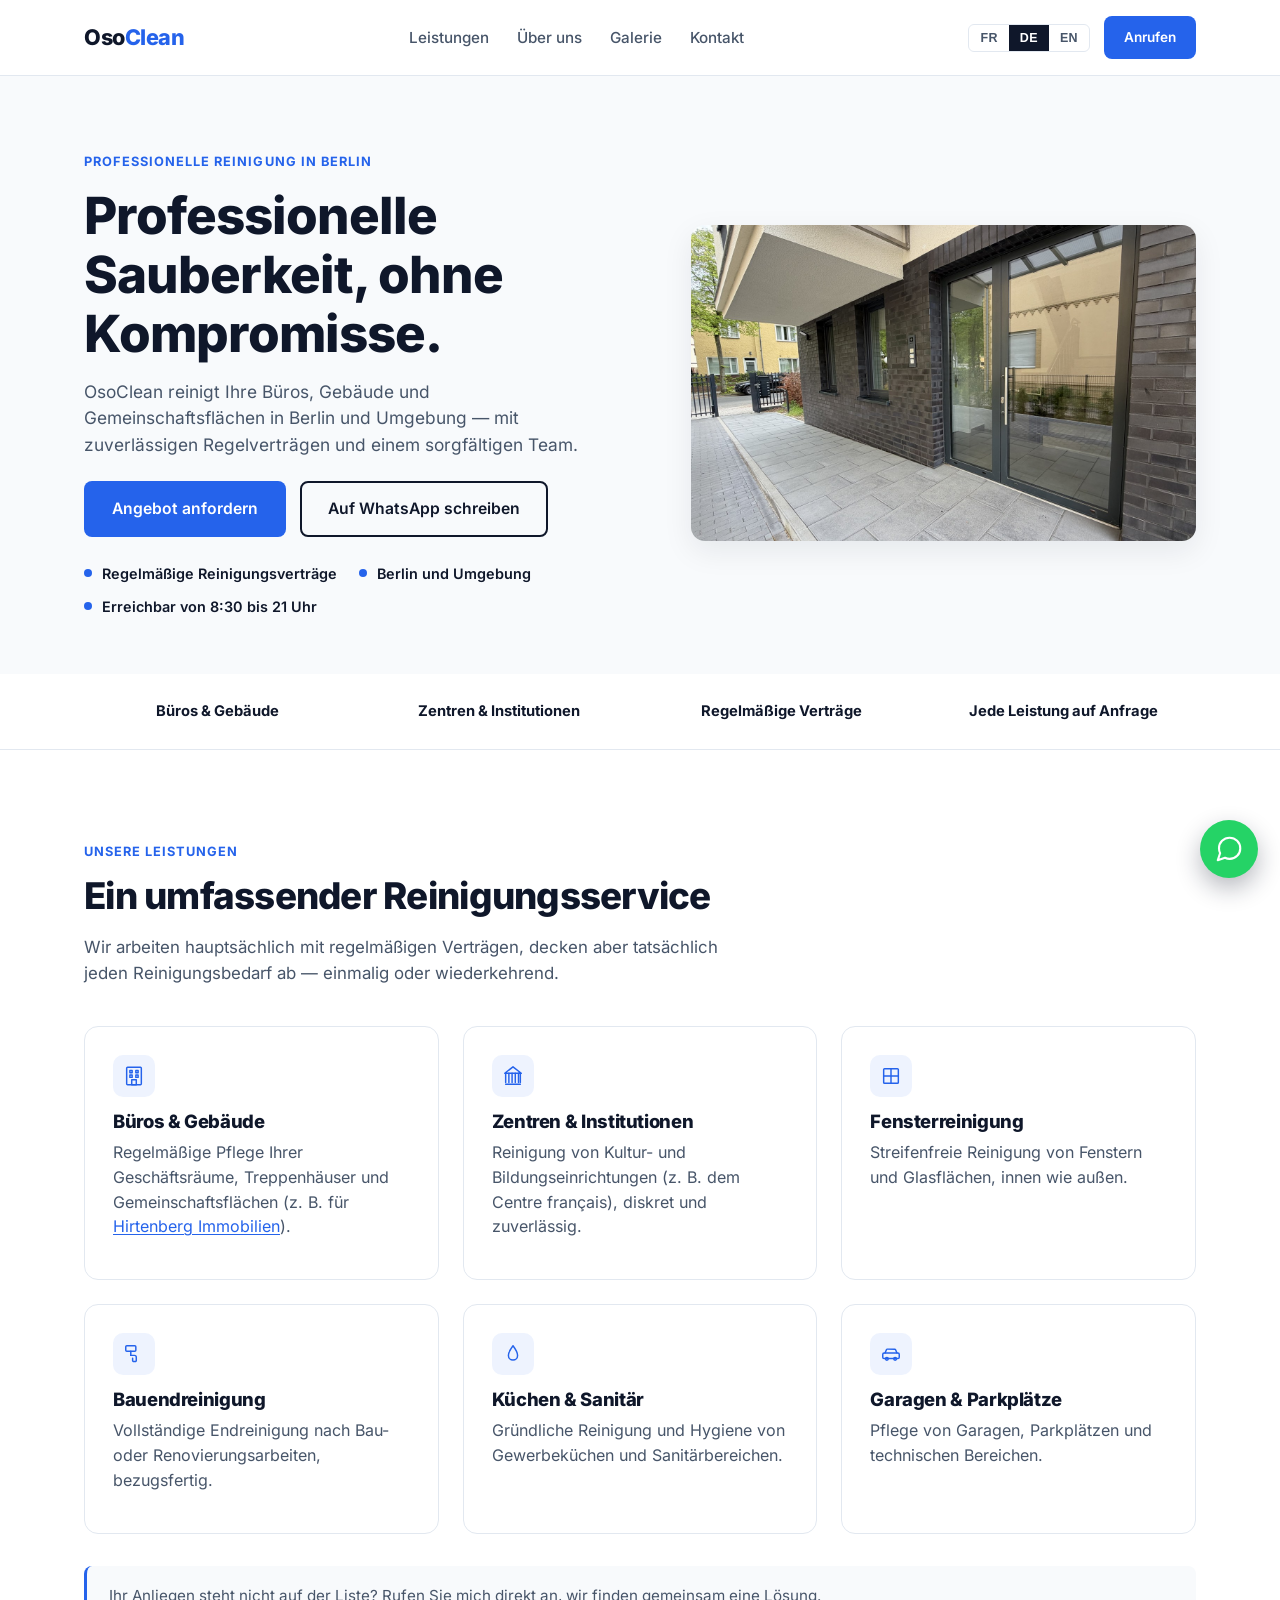
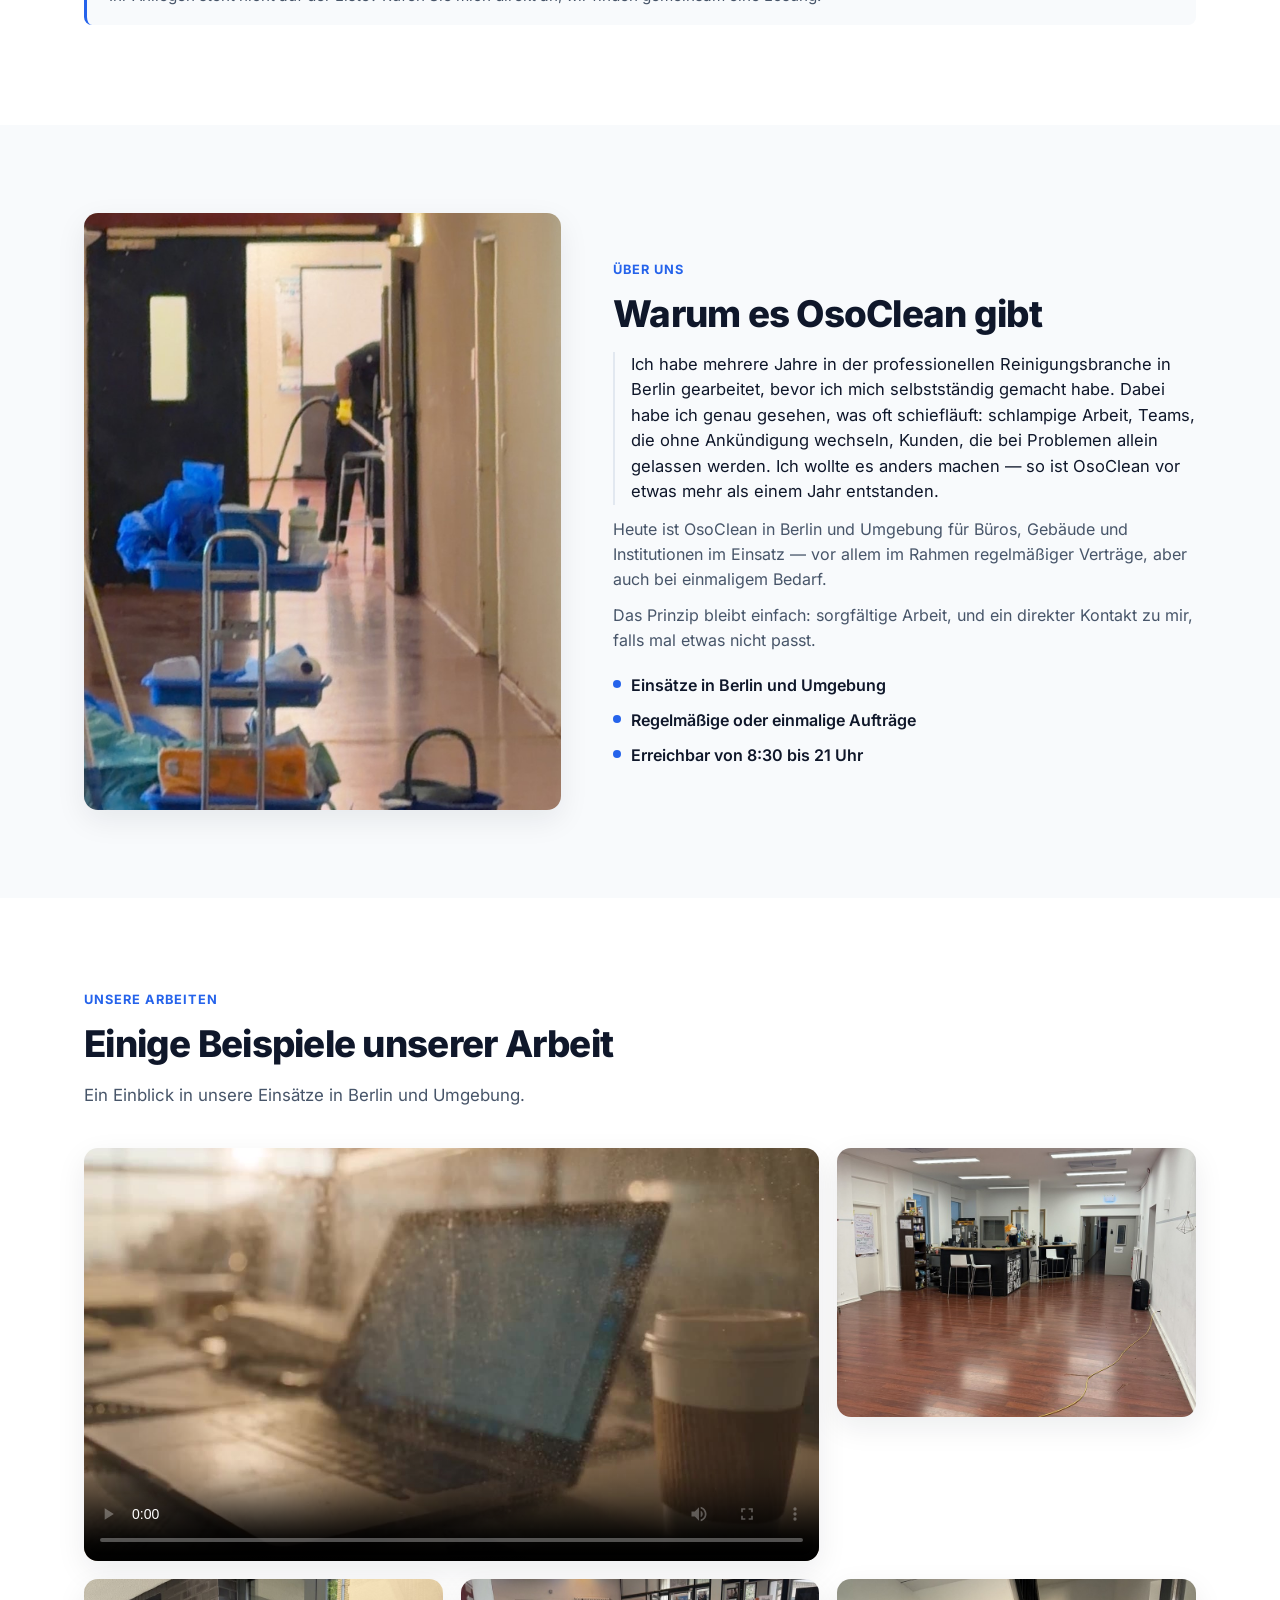
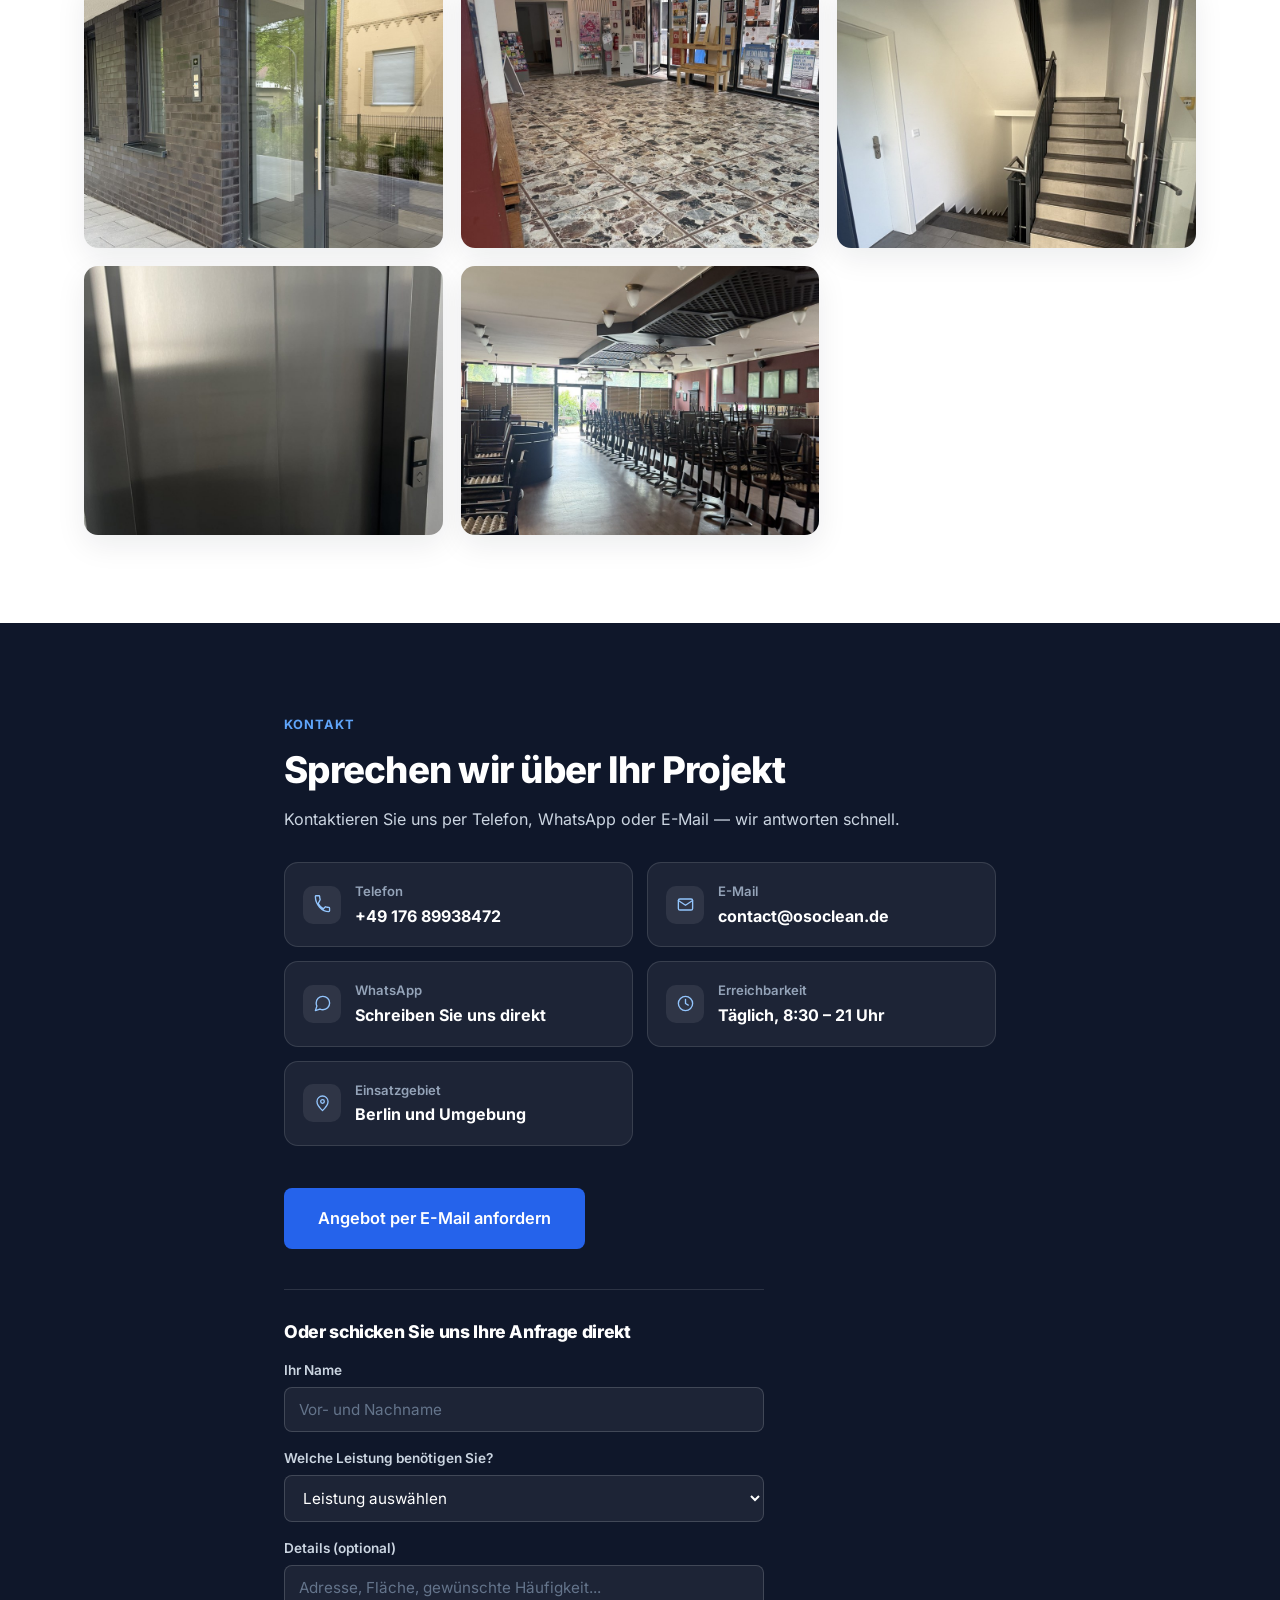
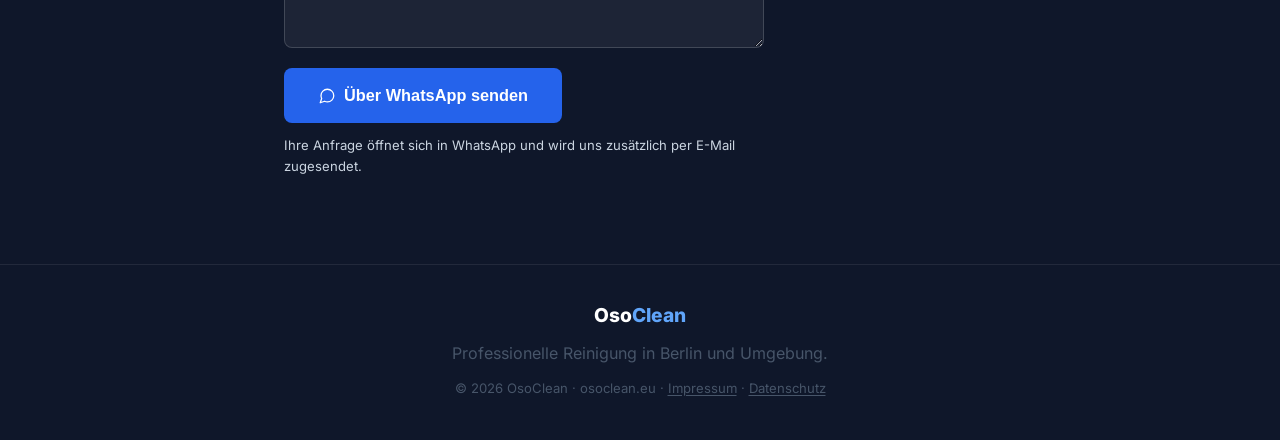
==== commit 34ba3461: "Ajout d'une video dans la galerie du site" ====
--- a/index.html
+++ b/index.html
@@ -198,6 +198,9 @@
       <p class="section-lead" data-i18n="gallery.lead">Un aperçu de nos interventions à Berlin et alentours.</p>
 
       <div class="gallery-grid">
+        <div class="gallery-item video-item">
+          <video src="video-1.mp4" poster="video-1-poster.jpg" controls playsinline preload="metadata"></video>
+        </div>
         <div class="gallery-item"><img src="gallery-1.jpg" alt="Nettoyage de bureaux" /></div>
         <div class="gallery-item"><img src="gallery-2.jpg" alt="Vitres impeccables" /></div>
         <div class="gallery-item"><img src="gallery-3.jpg" alt="Centres et institutions" /></div>
--- a/style.css
+++ b/style.css
@@ -299,6 +299,7 @@
 .gallery-grid {
   display: grid;
   grid-template-columns: repeat(3, 1fr);
+  align-items: start;
   gap: 18px;
   margin-top: 40px;
 }
@@ -309,6 +310,8 @@
 }
 .gallery-item img { aspect-ratio: 4/3; object-fit: cover; transition: transform .3s ease; }
 .gallery-item:hover img { transform: scale(1.05); }
+.gallery-item.video-item { grid-column: span 2; }
+.gallery-item.video-item video { width: 100%; aspect-ratio: 16/9; object-fit: cover; display: block; background: #000; }
 
 /* ---------- Contact ---------- */
 .section-dark { background: var(--bg-dark); color: var(--white); }
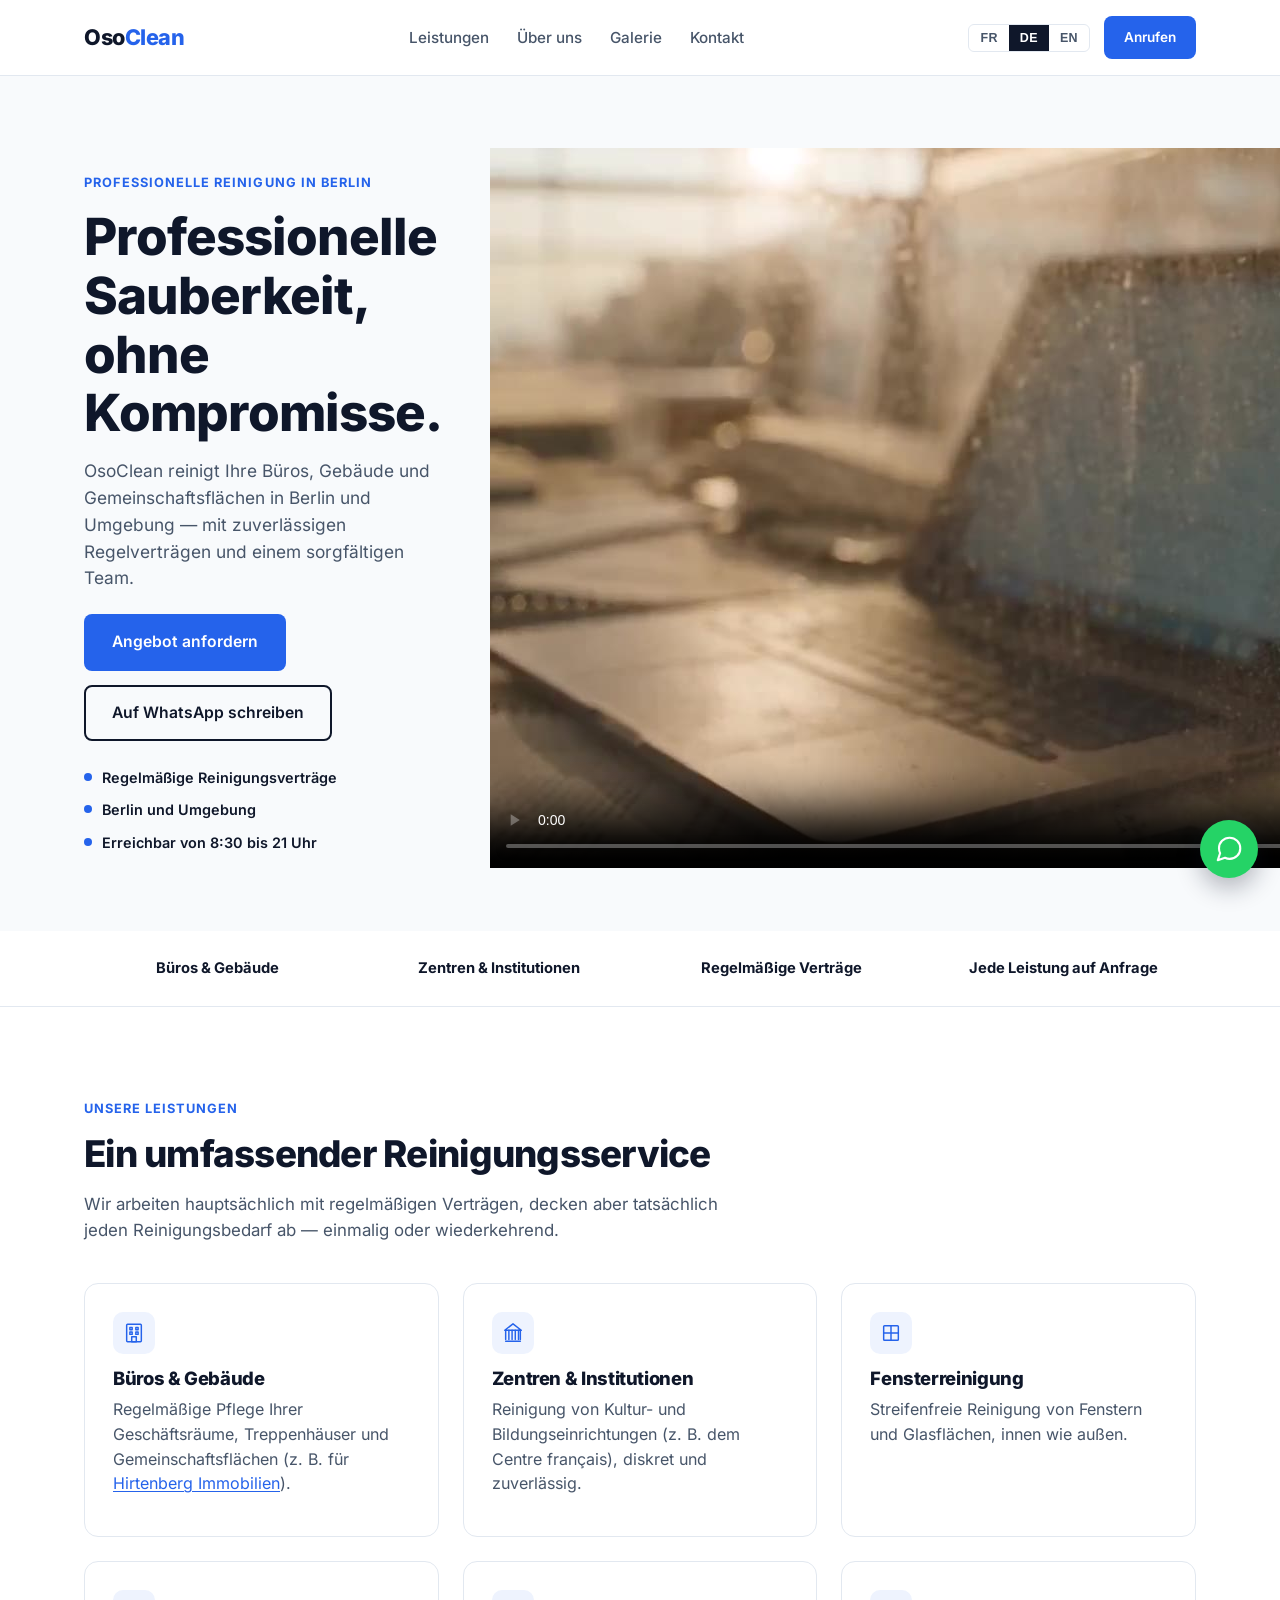
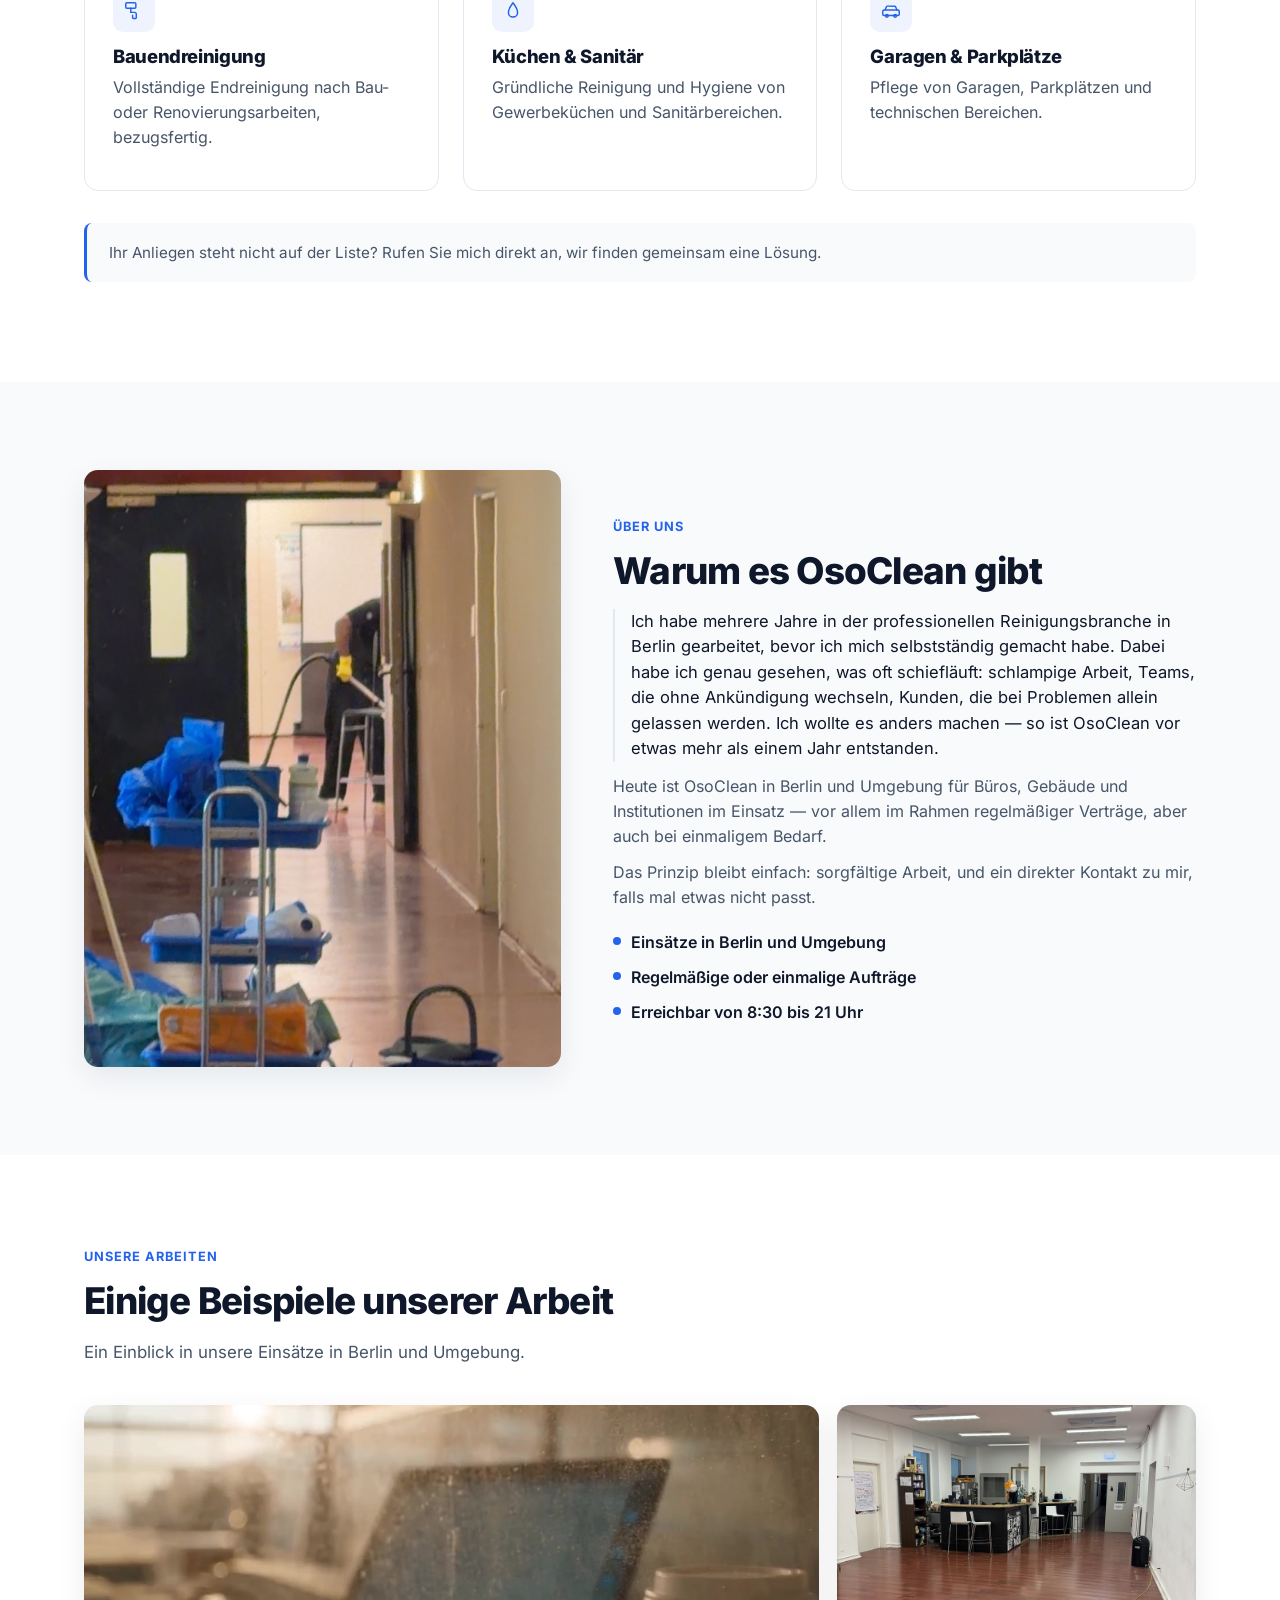
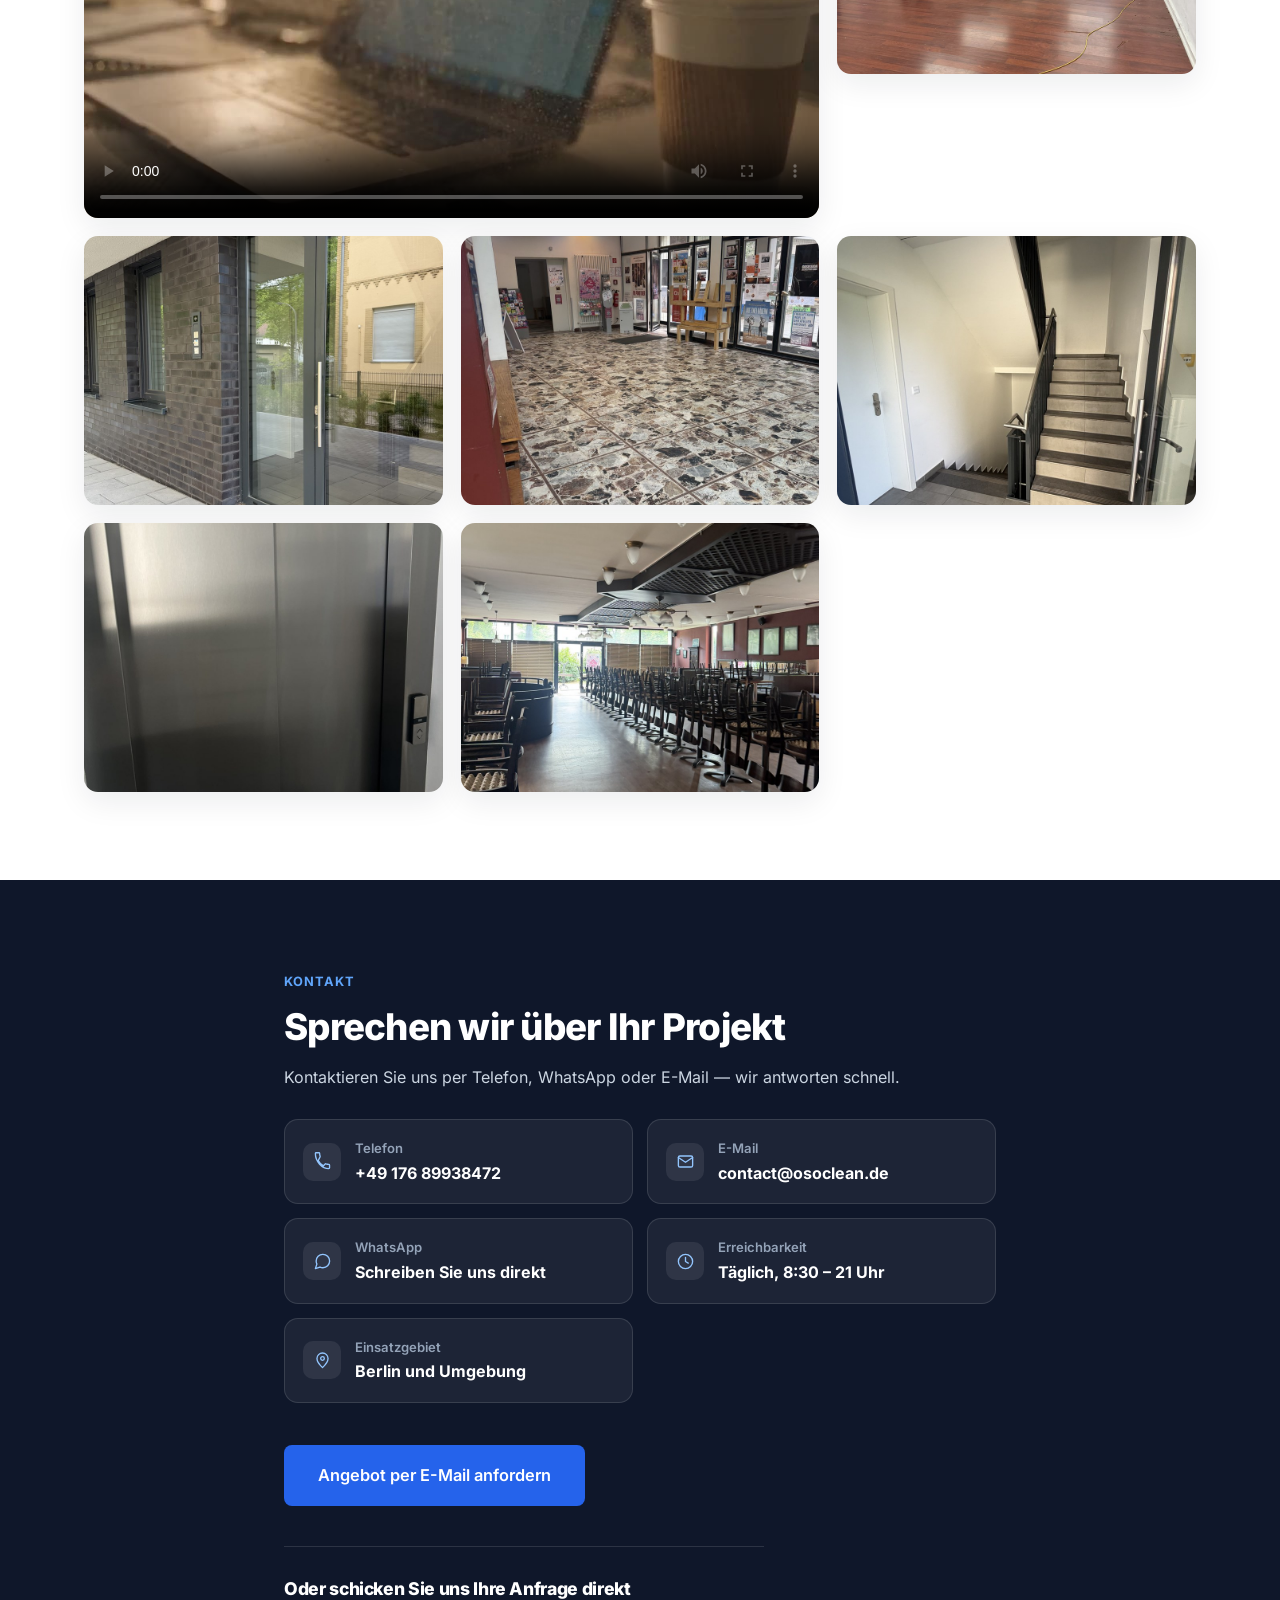
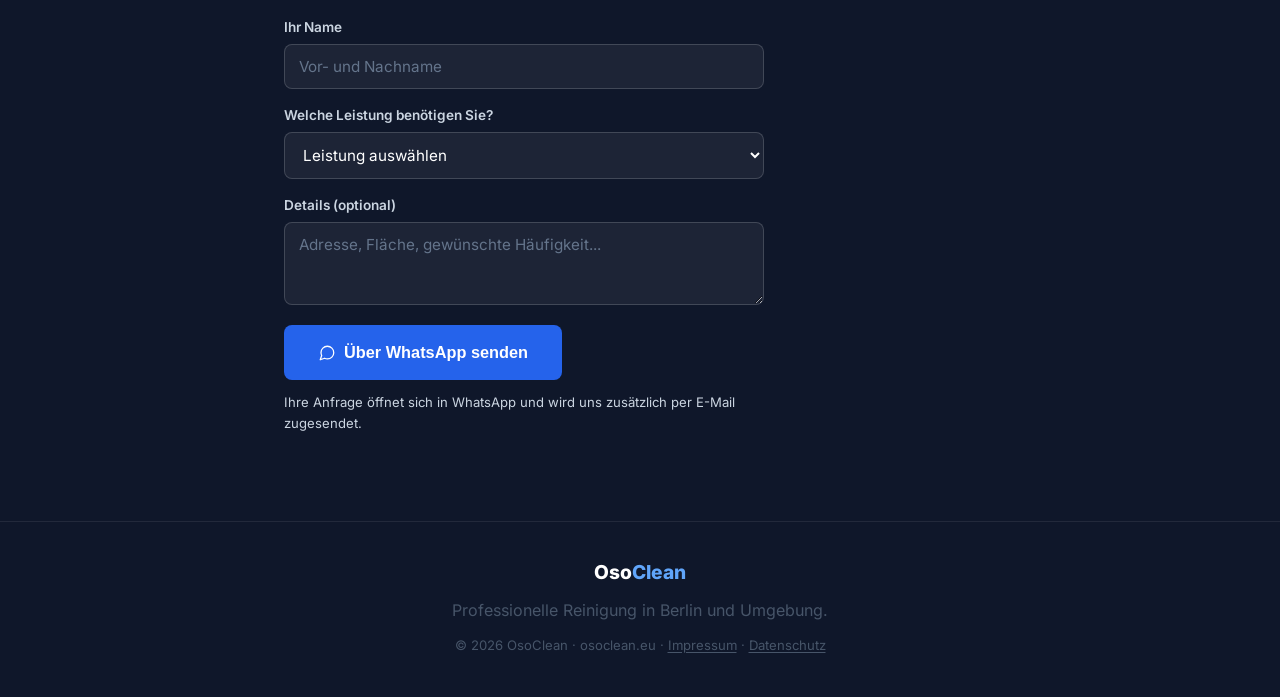
==== commit 57668858: "Replace hero image with video element" ====
--- a/index.html
+++ b/index.html
@@ -102,7 +102,7 @@
         </ul>
       </div>
       <div class="hero-media">
-        <img src="hero.jpg" alt="Équipe OsoClean au travail" />
+        <video src="video-1.mp4" poster="video-1-poster.jpg" autoplay muted loop playsinline controls></video>
       </div>
     </div>
   </section>
